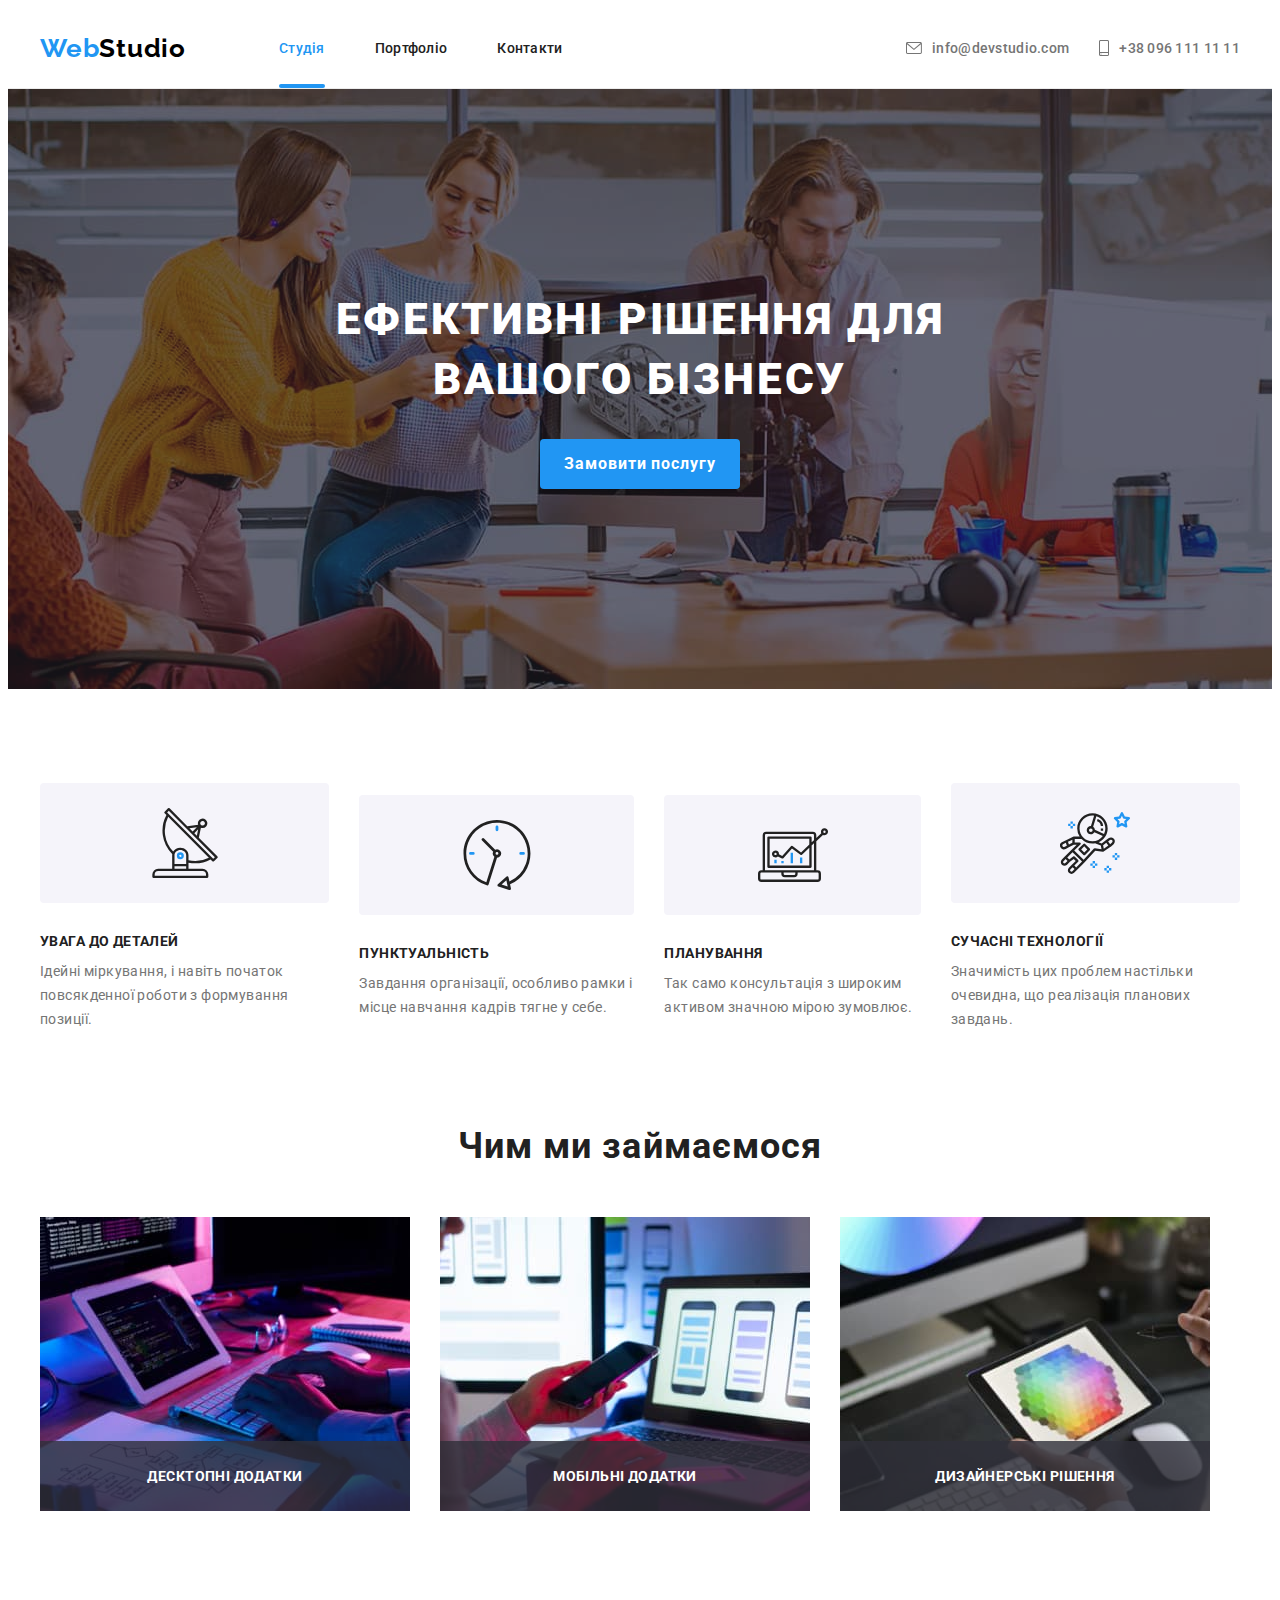
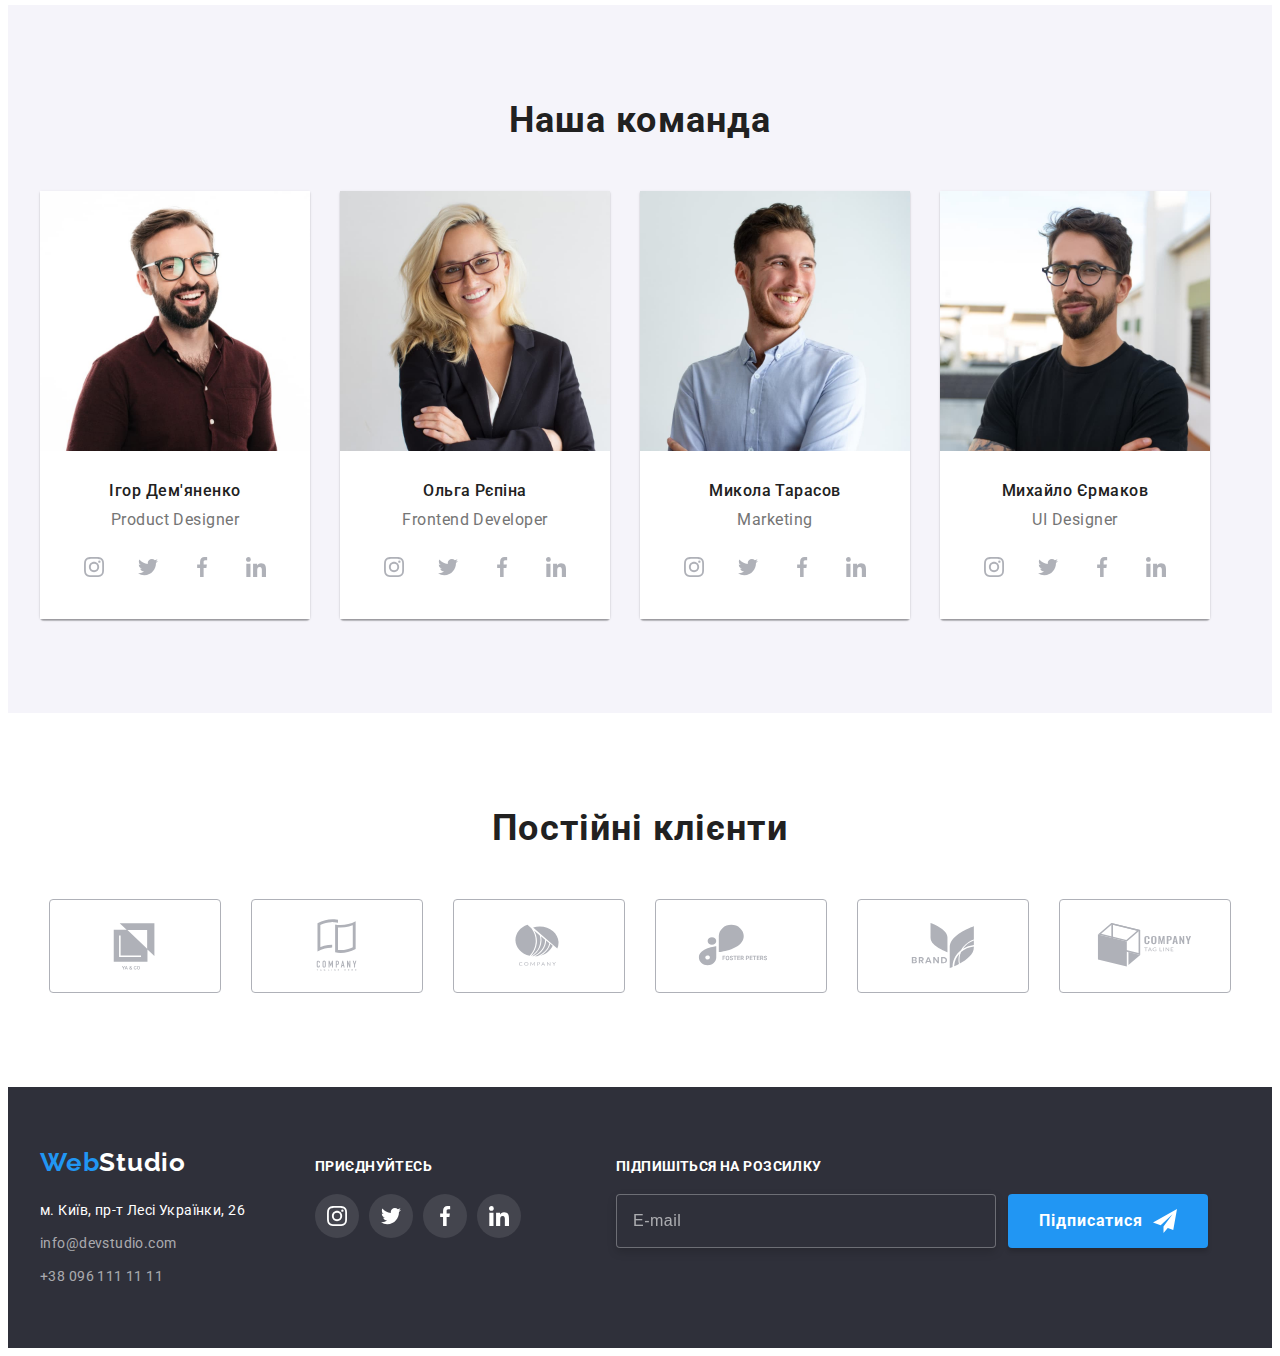
==== index.html @ b5876337 "seventh-commit" ====
<!DOCTYPE html>
<html lang="uk">
  <head>
    <meta charset="UTF-8" />
    <meta http-equiv="X-UA-Compatible" content="IE=edge" />
    <meta name="viewport" content="width=device-width, initial-scale=1.0" />
    <title>Студія</title>
    <!-- fonts -->
    <link rel="preconnect" href="https://fonts.googleapis.com" />
    <link rel="preconnect" href="https://fonts.gstatic.com" crossorigin />
    <link
      href="https://fonts.googleapis.com/css2?family=Raleway:wght@700&family=Roboto:wght@400;500;700;900&display=swap"
      rel="stylesheet"
    />
    <!-- modern-normalize -->
    <link
      rel="stylesheet"
      href="https://cdnjs.cloudflare.com/ajax/libs/modern-normalize/1.1.0/modern-normalize.min.css"
      integrity="sha512-wpPYUAdjBVSE4KJnH1VR1HeZfpl1ub8YT/NKx4PuQ5NmX2tKuGu6U/JRp5y+Y8XG2tV+wKQpNHVUX03MfMFn9Q=="
      crossorigin="anonymous"
      referrerpolicy="no-referrer"
    />
    <!-- styles -->
    <link rel="stylesheet" href="./css/styles.css" />
  </head>

  <!-- page -->
  <body class="page">
    <!-- header -->
    <header class="header">
      <div class="header__container container">
        <a class="header__logo logo" href="" lang="en">
          <span class="header__web">Web</span>Studio
        </a>

        <!-- main-navigation -->
        <nav class="nav">
          <ul class="nav__list list">
            <li class="nav__item">
              <a class="nav__link link nav__link--current" href="./index.html"
                >Студія</a
              >
            </li>
            <li class="nav__item">
              <a class="nav__link link" href="./portfolio.html">Портфоліо</a>
            </li>
            <li class="nav__item">
              <a class="nav__link link" href="">Контакти</a>
            </li>
          </ul>
        </nav>

        <div class="header__group">
          <ul class="header-contacts list">
            <li class="header-contacts__item">
              <a
                class="header-contacts__link link"
                href="mailto:info@devstudio.com"
              >
                <svg class="header-contacts__icon" width="16" height="12">
                  <use href="./image/icons.svg#envelope"></use>
                </svg>
                info@devstudio.com
              </a>
            </li>

            <li class="header-contacts__item">
              <a class="header-contacts__link link" href="tel:+380961111111">
                <svg class="header-contacts__icon" width="10" height="16">
                  <use href="./image/icons.svg#smartphone"></use>
                </svg>
                +38 096 111 11 11
              </a>
            </li>
          </ul>
        </div>
      </div>
    </header>

    <!-- studio page sections-->
    <main>
      <!-- hero-section -->
      <section class="hero">
        <div class="hero__container container ">
          <h1 class="hero__title">Ефективні рішення для вашого бізнесу</h1>
          <button class="hero__btn btn " type="button" data-modal-open>
            Замовити послугу
          </button>
        </div>

        <!-- modal window -->
        <div class="backdrop is-hidden" data-modal>
          <div class="modal">
            <button class="modal__btn" type="button" data-modal-close>
              <svg class="modal-btn__icon" width="18" height="18">
                <use href="./image/icons.svg#modal-btn"></use>
              </svg>
            </button>

            <form class="register-form" name="modal-form">
              <strong class="register-form__name"
                >Залиште свої дані, ми вам передзвонимо</strong
              >

              <div class="register-form__field">
                <label class="register-form__label" for="user-name">Ім'я</label>
                <input
                  class="register-form__input"
                  type="text"
                  name="name"
                  id="user-name"
                />
                <svg class="register-form__icon" width="18" height="18">
                  <use href="./image/icons.svg#user-name-icon"></use>
                </svg>
              </div>

              <div class="register-form__field">
                <label class="register-form__label" for="user-phone">Телефон</label>
                <input
                  class="register-form__input"
                  type="tel"
                  name="tel"
                  id="user-phone"
                />
                <svg class="register-form__icon" width="18" height="18">
                  <use href="./image/icons.svg#user-phone-icon"></use>
                </svg>
              </div>

              <div class="register-form__field">
                <label class="register-form__label" for="user-email">Пошта</label>
                <input
                  class="register-form__input"
                  type="email"
                  name="email"
                  id="user-email"
                />
                <svg class="register-form__icon" width="18" height="18">
                  <use href="./image/icons.svg#user-email-icon"></use>
                </svg>
              </div>

              <div class="register-form__message">
                <label class="register-form__label" for="comment">Коментар</label>
                <textarea
                  class="register-form__input"
                  name="comment"
                  id="comment"
                  cols="30"
                  rows="10"
                  placeholder="Введіть текст"
                ></textarea>
              </div>

              <div class="form-agreement">
                <input
                  class="form-agreement__checkbox visually-hidden"
                  type="checkbox"
                  name="policy"
                  id="policy"
                />

                <div class="form-agreement__icons">
                  <span class="form-agreement__unchecked"></span>
                  <svg class="form-agreement__checked" width="16" height="15">
                    <use href="./image/icons.svg#icon-checked3"></use>
                  </svg>
                </div>

                <label class="form-agreement__label" for="policy"
                  >Погоджуюся з розсилкою та приймаю
                  <a class="form-agreement__link" href=""> Умови договору </a>
                </label>
              </div>

              <button class="btn register-form__btn" type="submit">Відправити</button>
            </form>
          </div>
        </div>
      </section>

      <!-- feature -->
      <section class="feature section ">
        <div class="feature__container container">
          <h2 class="visually-hidden">Особливості</h2>

          <ul class=" feature__list list">

            <li class="feature__item">
              <div class="feature__icon">
                <svg  width="70" height="70">
                  <use href="./image/icons.svg#antenna"></use>
                </svg>
              </div>
              <h3 class="feature__title">УВАГА ДО ДЕТАЛЕЙ</h3>
              <p class="feature__subtitle">
                Ідейні міркування, і навіть початок повсякденної роботи з
                формування позиції.
              </p>
            </li>

            <li class="feature__item">
              <div class="feature__icon">
                <svg  width="70" height="70">
                  <use href="./image/icons.svg#clock"></use>
                </svg>
              </div>
              <h3 class="feature__title">ПУНКТУАЛЬНІСТЬ</h3>
              <p class="feature__subtitle">
                Завдання організації, особливо рамки і місце навчання кадрів
                тягне у себе.
              </p>
            </li>

            <li class="feature__item">
              <div class="feature__icon">
                <svg  width="70" height="70">
                  <use href="./image/icons.svg#diagram"></use>
                </svg>
              </div>
              <h3 class="feature__title">ПЛАНУВАННЯ</h3>
              <p class="feature__subtitle">
                Так само консультація з широким активом значною мірою зумовлює.
              </p>
            </li>

            <li class="feature__item">
              <div class="feature__icon">
                <svg  width="70" height="70">
                  <use href="./image/icons.svg#astronaut"></use>
                </svg>
              </div>
              <h3 class="feature__title">СУЧАСНІ ТЕХНОЛОГІЇ</h3>
              <p class="feature__subtitle">
                Значимість цих проблем настільки очевидна, що реалізація
                планових завдань.
              </p>
            </li>
          </ul>
        </div>
      </section>

      <!-- doings -->
      <section class="section doings">
        <div class="container doings-container">
          <h2 class="doings-title">Чим ми займаємося</h2>
          <ul class="doings-list list">
            <li class="doings-item">
              <img
                src="image/img-01.jpg"
                alt="людиа набирає текст на клавіатурі"
                width="370"
                height="294"
              />
              <div class="doings-overlay">
                <p class="doings-overlay-text">Десктопні додатки</p>
              </div>
            </li>

            <li class="doings-item">
              <img
                src="image/img-02.jpg"
                alt="людина дивиться на екран телефону"
                width="370"
                height="294"
              />
              <div class="doings-overlay">
                <p class="doings-overlay-text">Мобільні додатки</p>
              </div>
            </li>

            <li class="doings-item">
              <img
                src="image/img-03.jpg"
                alt="людиа дивиться на екран планшету"
                width="370"
                height="294"
              />
              <div class="doings-overlay">
                <p class="doings-overlay-text">Дизайнерські рішення</p>
              </div>
            </li>
          </ul>
        </div>
      </section>

      <!-- team -->
      <section class="section team">
        <h2 class="team-title">Наша команда</h2>

        <div class="container team-container">
          <ul class="team-list list">
            <li class="team-content">
              <img
                src="image/img-1.jpg"
                alt="фото дизайнера Ігора Дем'яненка"
                width="270"
                height="260"
              />
              <div class="team-card">
                <h3 class="team-list-title">Ігор Дем'яненко</h3>
                <p class="team-list-subtitle" lang="en">Product Designer</p>

                <!-- social-links -->
                <ul class="socials list">
                  <li class="socials-item">
                    <a
                      class="socials-link link"
                      href="https://instagram.com"
                      aria-label="Instagram"
                      target="_blank"
                      rel="noopener noreferrer"
                    >
                      <svg class="socials-icon" width="20" height="20">
                        <use href="./image/icons.svg#instagram"></use>
                      </svg>
                    </a>
                  </li>

                  <li class="socials-item">
                    <a
                      class="socials-link link"
                      href="https://twitter.com"
                      aria-label="Twitter"
                      target="_blank"
                      rel="noopener noreferrer"
                    >
                      <svg class="socials-icon" width="20" height="20">
                        <use href="./image/icons.svg#twitter"></use>
                      </svg>
                    </a>
                  </li>
                  <li class="socials-item">
                    <a
                      class="socials-link link"
                      href="https://facebook.com"
                      aria-label="Facebook"
                      target="_blank"
                      rel="noopener noreferrer"
                    >
                      <svg class="socials-icon" width="20" height="20">
                        <use href="./image/icons.svg#facebook"></use>
                      </svg>
                    </a>
                  </li>
                  <li class="socials-item">
                    <a
                      class="socials-link link"
                      href="https://linkedin.com"
                      aria-label="Linkedin"
                      target="_blank"
                      rel="noopener noreferrer"
                    >
                      <svg class="socials-icon" width="20" height="20">
                        <use href="./image/icons.svg#linkedin"></use>
                      </svg>
                    </a>
                  </li>
                </ul>
              </div>
            </li>

            <li class="team-content">
              <img
                src="image/img-2.jpg"
                alt="фото дизайнера Ольги Репіної"
                width="270"
                height="260"
              />
              <div class="team-card">
                <h3 class="team-list-title">Ольга Рєпіна</h3>
                <p class="team-list-subtitle" lang="en">Frontend Developer</p>

                <ul class="socials list">
                  <li class="socials-item">
                    <a
                      class="socials-link link"
                      href="https://instagram.com"
                      aria-label="Instagram"
                      target="_blank"
                      rel="noopener noreferrer"
                    >
                      <svg class="socials-icon" width="20" height="20">
                        <use href="./image/icons.svg#instagram"></use>
                      </svg>
                    </a>
                  </li>

                  <li class="socials-item">
                    <a
                      class="socials-link link"
                      href="https://twitter.com"
                      aria-label="Twitter"
                      target="_blank"
                      rel="noopener noreferrer"
                    >
                      <svg class="socials-icon" width="20" height="20">
                        <use href="./image/icons.svg#twitter"></use>
                      </svg>
                    </a>
                  </li>
                  <li class="socials-item">
                    <a
                      class="socials-link link"
                      href="https://facebook.com"
                      aria-label="Facebook"
                      target="_blank"
                      rel="noopener noreferrer"
                    >
                      <svg class="socials-icon" width="20" height="20">
                        <use href="./image/icons.svg#facebook"></use>
                      </svg>
                    </a>
                  </li>
                  <li class="socials-item">
                    <a
                      class="socials-link link"
                      href="https://linkedin.com"
                      aria-label="Linkedin"
                      target="_blank"
                      rel="noopener noreferrer"
                    >
                      <svg class="socials-icon" width="20" height="20">
                        <use href="./image/icons.svg#linkedin"></use>
                      </svg>
                    </a>
                  </li>
                </ul>
              </div>
            </li>

            <li class="team-content">
              <img
                src="image/img-3.jpg"
                alt="фото дизайнера Миколи Тарасова"
                width="270"
                height="260"
              />
              <div class="team-card">
                <h3 class="team-list-title">Микола Тарасов</h3>
                <p class="team-list-subtitle" lang="en">Marketing</p>
                <ul class="socials list">
                  <li class="socials-item">
                    <a
                      class="socials-link link"
                      href="https://instagram.com"
                      aria-label="Instagram"
                      target="_blank"
                      rel="noopener noreferrer"
                    >
                      <svg class="socials-icon" width="20" height="20">
                        <use href="./image/icons.svg#instagram"></use>
                      </svg>
                    </a>
                  </li>

                  <li class="socials-item">
                    <a
                      class="socials-link link"
                      href="https://twitter.com"
                      aria-label="Twitter"
                      target="_blank"
                      rel="noopener noreferrer"
                    >
                      <svg class="socials-icon" width="20" height="20">
                        <use href="./image/icons.svg#twitter"></use>
                      </svg>
                    </a>
                  </li>
                  <li class="socials-item">
                    <a
                      class="socials-link link"
                      href="https://facebook.com"
                      aria-label="Facebook"
                      target="_blank"
                      rel="noopener noreferrer"
                    >
                      <svg class="socials-icon" width="20" height="20">
                        <use href="./image/icons.svg#facebook"></use>
                      </svg>
                    </a>
                  </li>
                  <li class="socials-item">
                    <a
                      class="socials-link link"
                      href="https://linkedin.com"
                      aria-label="Linkedin"
                      target="_blank"
                      rel="noopener noreferrer"
                    >
                      <svg class="socials-icon" width="20" height="20">
                        <use href="./image/icons.svg#linkedin"></use>
                      </svg>
                    </a>
                  </li>
                </ul>
              </div>
            </li>

            <li class="team-content">
              <img
                src="image/img-4.jpg"
                alt="фото дизайнера Михайла Єрмакова"
                width="270"
                height="260"
              />
              <div class="team-card">
                <h3 class="team-list-title">Михайло Єрмаков</h3>
                <p class="team-list-subtitle" lang="en">UI Designer</p>
                <ul class="socials list">
                  <li class="socials-item">
                    <a
                      class="socials-link link"
                      href="https://instagram.com"
                      aria-label="Instagram"
                      target="_blank"
                      rel="noopener noreferrer"
                    >
                      <svg class="socials-icon" width="20" height="20">
                        <use href="./image/icons.svg#instagram"></use>
                      </svg>
                    </a>
                  </li>

                  <li class="socials-item">
                    <a
                      class="socials-link link"
                      href="https://twitter.com"
                      aria-label="Twitter"
                      target="_blank"
                      rel="noopener noreferrer"
                    >
                      <svg class="socials-icon" width="20" height="20">
                        <use href="./image/icons.svg#twitter"></use>
                      </svg>
                    </a>
                  </li>
                  <li class="socials-item">
                    <a
                      class="socials-link link"
                      href="https://facebook.com"
                      aria-label="Facebook"
                      target="_blank"
                      rel="noopener noreferrer"
                    >
                      <svg class="socials-icon" width="20" height="20">
                        <use href="./image/icons.svg#facebook"></use>
                      </svg>
                    </a>
                  </li>
                  <li class="socials-item">
                    <a
                      class="socials-link link"
                      href="https://linkedin.com"
                      aria-label="Linkedin"
                      target="_blank"
                      rel="noopener noreferrer"
                    >
                      <svg class="socials-icon" width="20" height="20">
                        <use href="./image/icons.svg#linkedin"></use>
                      </svg>
                    </a>
                  </li>
                </ul>
              </div>
            </li>
          </ul>
        </div>
      </section>

      <!-- clients section -->
      <section class="section clients">
        <h2 class="clients-title">Постійні клієнти</h2>
        <div class="container clients-container">
          <ul class="clients-list list">
            <li class="clients-item">
              <a
                class="clients-link link"
                href=""
                aria-label=""
                target="_blank"
                rel="noopener noreferrer"
              >
                <svg class="clients-icon" width="106" height="60">
                  <use href="./image/icons.svg#logo-1"></use>
                </svg>
              </a>
            </li>
            <li class="clients-item">
              <a
                class="clients-link link"
                href=""
                aria-label=""
                target="_blank"
                rel="noopener noreferrer"
              >
                <svg class="clients-icon" width="106" height="60">
                  <use href="./image/icons.svg#logo-2"></use>
                </svg>
              </a>
            </li>
            <li class="clients-item">
              <a
                class="clients-link link"
                href=""
                aria-label=""
                target="_blank"
                rel="noopener noreferrer"
              >
                <svg class="clients-icon" width="106" height="60">
                  <use href="./image/icons.svg#logo-3"></use>
                </svg>
              </a>
            </li>
            <li class="clients-item">
              <a
                class="clients-link link"
                href=""
                aria-label=""
                target="_blank"
                rel="noopener noreferrer"
              >
                <svg class="clients-icon" width="106" height="60">
                  <use href="./image/icons.svg#logo-4"></use>
                </svg>
              </a>
            </li>
            <li class="clients-item">
              <a
                class="clients-link link"
                href=""
                aria-label=""
                target="_blank"
                rel="noopener noreferrer"
              >
                <svg class="clients-icon" width="106" height="60">
                  <use href="./image/icons.svg#logo-5"></use>
                </svg>
              </a>
            </li>
            <li class="clients-item">
              <a
                class="clients-link link"
                href=""
                aria-label=""
                target="_blank"
                rel="noopener noreferrer"
              >
                <svg class="clients-icon" width="106" height="60">
                  <use href="./image/icons.svg#logo-6"></use>
                </svg>
              </a>
            </li>
          </ul>
        </div>
      </section>
    </main>

    <!-- footer -->
    <footer class="footer">
      <div class="container footer-container">
        <div class="footer-addres-section">
          <a class="logo footer__logo" href="" lang="en">
            <span class="footer__web">Web</span>Studio
          </a>
          <address class="addres">
            <p class="addres-text">м. Київ, пр-т Лесі Українки, 26</p>
            <ul class="list">
              <li class="footer-mail">
                <a class="footer-contacts link" href="mailto:info@devstudio.com"
                  >info@devstudio.com</a
                >
              </li>
              <li>
                <a class="footer-contacts link" href="tel:+380961111111"
                  >+38 096 111 11 11</a
                >
              </li>
            </ul>
          </address>
        </div>

        <div class="footer-socials-section">
          <p class="footer-title">приєднуйтесь</p>
          <ul class="footer-socials list">
            <li class="footer-socials-item">
              <a
                class="footer-socials-link link"
                href="https://instagram.com"
                aria-label="Instagram"
                target="_blank"
                rel="noopener noreferrer"
              >
                <svg class="footer-socials-icon" width="20" height="20">
                  <use href="./image/icons.svg#instagram"></use>
                </svg>
              </a>
            </li>

            <li class="footer-socials-item">
              <a
                class="footer-socials-link link"
                href="https://twitter.com"
                aria-label="Twitter"
                target="_blank"
                rel="noopener noreferrer"
              >
                <svg class="footer-socials-icon" width="20" height="20">
                  <use href="./image/icons.svg#twitter"></use>
                </svg>
              </a>
            </li>

            <li class="footer-socials-item">
              <a
                class="footer-socials-link link"
                href="https://facebook.com"
                aria-label="Facebook"
                target="_blank"
                rel="noopener noreferrer"
              >
                <svg class="footer-socials-icon" width="20" height="20">
                  <use href="./image/icons.svg#facebook"></use>
                </svg>
              </a>
            </li>

            <li class="footer-socials-item">
              <a
                class="footer-socials-link link"
                href="https://linkedin.com"
                aria-label="Linkedin"
                target="_blank"
                rel="noopener noreferrer"
              >
                <svg class="footer-socials-icon" width="20" height="20">
                  <use href="./image/icons.svg#linkedin"></use>
                </svg>
              </a>
            </li>
          </ul>
        </div>

        <div class="footer-mailing">
          <p class="footer-title">Підпишіться на розсилку</p>

          <form class="footer-form">
            <div class="footer-form-item">
              <input
                class="footer-form-field"
                type="email"
                name="email"
                id="footer-email"
                placeholder="E-mail"
              />
              <label class="footer-form-email" for="footer-email"></label>
            </div>

            <button class="btn footer-form__btn" type="submit">
              Підписатися
              <svg class="icon-send" width="24" height="24">
                <use href="./image/icons.svg#icon-send"></use>
              </svg>
            </button>
          </form>
        </div>
      </div>
    </footer>
    <script src="./modal.js"></script>
  </body>
</html>
---- css/styles.css ----
:root {
  /* fonts */
  --main-font: Roboto, sans-serif;
  --secondary-font: Raleway, sans-serif;

  /* text colors*/
  --main-text-color: #757575;
  --title-text-color: #212121;
  --accent-text-color: #2196f3;
  --light-text-color: #ffffff;
  --black-text-color: #000000;

  /* background colors */
  --background-color: #f5f5f5;
  --secondary-background-color: #f5f4fa;
  --accent-background-color: #2196f3;
  --dark-fill-color: #2f303a;
  --light-fill-color: #ffffff;
  --light-border-color: #eeeeee;
  --img-background-color: #c4c4c4;
  --icon-light-color: #afb1b8;
  --icon-grey-color: #757575;
  --icon-white-color: #ffffff;

  /* animation */
  --anim-hover: 250ms cubic-bezier(0.4, 0, 0.2, 1);
}

/* base styles */
.page {
  font-family: var(--main-font);
  background-color: var(--main-background-color);
  color: var(--main-text-color);
}

/* reset */
h1,
h2,
h3,
p {
  margin: 0;
}

img {
  display: block;
  max-width: 100%;
  height: auto;
}
.link {
  text-decoration: none;
  color: currentColor;
}

.list {
  list-style: none;
  margin: 0;
  padding: 0;
}
.container {
  width: 1200px;
  margin-left: auto;
  margin-right: auto;
  padding-right: 15px;
  padding-left: 15px;
}

.logo {
  display: block;
  font-family: var(--secondary-font);
  font-weight: 700;
  font-size: 26px;
  line-height: calc(31 / 26);
  letter-spacing: 0.03em;
  text-decoration: none;
}

.btn {
  width: 200px;
  min-height: 50px;
  padding-top: 10px;
  padding-bottom: 10px;
  margin-right: auto;
  margin-left: auto;
  font-family: inherit;
  font-weight: 700;
  font-size: 16px;
  line-height: calc(30 / 16);
  letter-spacing: 0.06em;
  text-align: center;
  color: var(--light-text-color);
  background-color: var(--accent-background-color);
  cursor: pointer;
  box-shadow: 0px 4px 4px rgba(0, 0, 0, 0.15);
  border: none;
  border-radius: 4px;
}

.visually-hidden {
  position: absolute;
  width: 1px;
  height: 1px;
  margin: -1px;
  border: 0;
  padding: 0;
  white-space: nowrap;
  clip-path: inset(100%);
  clip: rect(0 0 0 0);
  overflow: hidden;
}

/* header styles */

.header {
  background-color: var(--light-fill-color);
  border-bottom: 1px solid #ececec;
}

.header__container {
  display: flex;
  align-items: center;
}

.header__logo {
  margin-right: 93px;
  color: var(--black-text-color);
}

.header__web {
  color: var(--accent-text-color);
}

/* navigation */

.nav {
  display: flex;
  align-items: center;
}

.nav__list {
  display: flex;
  align-items: center;
  justify-content: center;
  gap: 50px;
}

.nav__link {
  display: block;
  padding-top: 32px;
  padding-bottom: 32px;
  font-weight: 500;
  font-size: 14px;
  line-height: calc(16 / 14);
  letter-spacing: 0.02em;
  color: var(--title-text-color);
  transition: color var(--anim-hover);
}

.nav__link--current {
  color: var(--accent-text-color);
  position: relative;
}

.nav__link--current::after {
  content: "";
  position: absolute;
  display: block;
  width: 100%;
  height: 4px;
  left: 0;
  bottom: 0;
  background-color: var(--accent-background-color);
  border-radius: 2px;
}

.nav__link:hover,
.nav__link:hover{
  color: var(--accent-text-color);
}

/* header-contacts */
.header__group {
  margin-left: auto;
}

.header-contacts {
  gap: 30px;
  display: flex;
  align-items: center;
  justify-content: center;
  font-weight: 500;
  font-size: 14px;
  line-height: calc(16 / 14);
  letter-spacing: 0.02em;
  color: var(--title-text-color);
}

.header-contacts__item {
  color: var(--main-text-color);
}

.header-contacts__link {
  display: flex;
  align-items: center;
  padding-top: 32px;
  padding-bottom: 32px;
  transition: color var(--anim-hover);
}

.header-contacts__link:hover,
.header-contacts__link:focus {
  color: var(--accent-text-color);
}

.header-contacts__icon {
  margin-right: 10px;
  fill: var(--icon-grey-color);
  transition: fill var(--anim-hover);
}

.header-contacts__link:hover .header-contacts__icon,
.header-contacts__link:focus .header-contacts__icon {
  fill: var(--accent-background-color);
}

/* Studio page styles */
/*  hero section styles */
.hero {
  max-width: 1600px;
  margin-right: auto;
  margin-left: auto;
  background-color: var(--img-background-color);
  background-image: url(../image/hero-bg-overlay-1.webp),
    url(../image/hero-bg.jpg);
  background-position: center;
  background-repeat: no-repeat;
  background-size: cover;
}

.hero__container {
  padding-top: 200px;
  padding-bottom: 200px;
}
.hero__title {
  width: 696px;
  margin-right: auto;
  margin-left: auto;
  margin-bottom: 30px;
  font-weight: 900;
  font-size: 44px;
  line-height: calc(60 / 44);
  text-align: center;
  letter-spacing: 0.06em;
  text-transform: uppercase;
  color: var(--light-text-color);
}

.hero__btn {
  display: flex;
  align-items: center;
  justify-content: center;
}



/* modal window */

.backdrop {
  position: fixed;
  top: 0;
  left: 0;
  z-index: 1000;
  width: 100%;
  height: 100%;
  background-color: rgba(0, 0, 0, 0.2);
  transition: opacity var(--anim-hover), visibility var(--anim-hover);
}

.backdrop.is-hidden {
  opacity: 0;
  pointer-events: none;
  visibility: hidden;
}

.modal {
  position: absolute;
  min-width: 530px;
  min-height: 580px;
  top: 50%;
  left: 50%;
  transform: translate(-50%, -50%);
  background-color: var(--light-fill-color);
  border: none;
  border-radius: 4px;
  box-shadow: 0px 1px 3px rgba(0, 0, 0, 0.12), 0px 1px 1px rgba(0, 0, 0, 0.14),
    0px 2px 1px rgba(0, 0, 0, 0.2);
}

.modal__btn {
  position: absolute;
  display: flex;
  align-items: center;
  justify-content: center;
  cursor: pointer;
  width: 30px;
  height: 30px;
  top: 8px;
  right: 8px;
  padding: 0;
  border-radius: 50%;
  background-color: var(--light-fill-color);
  border: 1px solid rgba(0, 0, 0, 0.1);
}

.modal__btn:hover,
.modal__btn:focus {
  fill: var(--accent-background-color);
}

/* modal-window-form */
.register-form {
  padding-left: 41px;
  padding-right: 39px;
  padding-top: 40px;
  padding-bottom: 40px;
}

.register-form__name {
  display: block;
  margin-bottom: 12px;
  font-weight: 700;
  font-size: 20px;
  line-height: calc(23 / 20);
  text-align: center;
  letter-spacing: 0.03em;
  color: var(--title-text-color);
}

.register-form__field {
  position: relative;
  display: flex;
  flex-direction: column;
  margin-bottom: 10px;
}

.register-form__input {
  width: 450px;
  height: 40px;
  padding-left: 42px;
  background: var(--light-fill-color);
  border: 1px solid rgba(33, 33, 33, 0.2);
  border-radius: 4px;
  transition: fill var(--anim-hover);
}

.register-form__input:focus {
  border-color: var(--accent-background-color);
  outline: var(--accent-background-color);
  transition: border-color var(--anim-hover);
}

.register-form__label {
  display: block;
  margin-bottom: 4px;
  font-size: 12px;
  line-height: calc(14 / 12);
  letter-spacing: 0.01em;
  color: var(--main-text-color);
}

.register-form__icon {
  position: absolute;
  top: 11px;
  left: 12px;
  transform: translateY(100%);
}

.register-form__input:focus + .register-form__icon {
  fill: var(--accent-background-color);
  transition: border-color var(--anim-hover);
}

.register-form__field {
  position: relative;
  display: flex;
  flex-direction: column;
  margin-bottom: 10px;
}

.register-form__message {
  position: relative;
  display: flex;
  flex-direction: column;
  margin-bottom: 20px;
}

.register-form__message textarea {
  resize: none;
  min-height: 120px;
  padding-top: 12px;
  padding-bottom: 12px;
  padding-left: 16px;
  padding-right: 16px;
}

.register-form__message textarea::placeholder {
  color: rgba(117, 117, 117, 0.5);
  font-size: 12px;
  line-height: calc(14 / 12);
  letter-spacing: 0.01em;
}

.form-agreement {
  display: flex;
  align-items: center;
  justify-content: center;
  gap: 7px;
  margin-bottom: 30px;
}

.register-form__agreement-label {
  font-size: 14px;
  line-height: calc(24 / 14);
  letter-spacing: 0.03em;
  color: var(--main-text-color);
  user-select: none;
}

.form-agreement__link {
  color: var(--accent-text-color);
  text-decoration: underline;
}

.form-agreement__icons {
  position: relative;
  display: flex;
  align-items: center;
  justify-content: center;
}
.form-agreement__unchecked {
  opacity: 1;
  width: 16px;
  height: 15px;
  border: 2px solid #212121;
  background-color: #ffffff;
  /* box-shadow: 0px 1px 3px rgba(0, 0, 0, 0.12), 0px 1px 1px rgba(0, 0, 0, 0.14), 0px 2px 1px rgba(0, 0, 0, 0.2); */
  border-radius: 2px;
  transition: opacity var(--anim-hover);
}

.form-agreement__checked {
  position: absolute;
  top: 0;
  left: 0;
  opacity: 0;
  background-color: #2196f3;
  border-radius: 2px;
  transition: opacity var(--anim-hover);
}

.form-agreement__checkbox:checked + .form-agreement__icons .form-agreement__checked {
  opacity: 1;
}

.form-agreement__checkbox:checked + .form-agreement__icons .form-agreement__unchecked {
  opacity: 0;
}

.register-form__btn {
  display: block;
}




/* section feature styles */

.section {
  padding-top: 94px;
  padding-bottom: 94px;
}

.feature__list {
  display: flex;
  align-items: center;
  justify-content: center;
  gap: 30px;
}

.feature__icon {
  height: 120px;
  margin-bottom: 30px;
  background-color: var(--secondary-background-color);
  border-radius: 4px;
  display: flex;
  align-items: center;
  justify-content: center;
}

.feature__title {
  margin-bottom: 10px;
  font-size: 14px;
  line-height: calc(16 / 14);
  letter-spacing: 0.03em;
  text-transform: uppercase;
  color: var(--title-text-color);
}

.feature__subtitle {
  font-size: 14px;
  line-height: calc(24 / 14);
  letter-spacing: 0.03em;
}



/* .feature__list > .feature-item:not(:last-child) {
  margin-right: 30px;
} */



/* doings section styles */

.doings {
  padding-top: 0;
}
.doings-title {
  margin-bottom: 50px;
  font-size: 36px;
  line-height: calc(42 / 36);
  text-align: center;
  letter-spacing: 0.03em;
  color: var(--title-text-color);
}

.doings-list {
  display: flex;
}

.doings-list > .doings-item:not(:last-child) {
  margin-right: 30px;
}

.doings-item {
  position: relative;
}
.doings-overlay {
  position: absolute;
  right: 0;
  bottom: 0;
  width: 100%;
  height: 70px;
  display: flex;
  align-items: center;
  justify-content: center;
  background-color: rgba(47, 48, 58, 0.8);
}

.doings-overlay-text {
  font-weight: 700;
  font-size: 14px;
  line-height: calc(16 / 14);
  text-align: center;
  letter-spacing: 0.03em;
  text-transform: uppercase;
  color: var(--light-text-color);
}

/* team section styles */

.team {
  background-color: var(--secondary-background-color);
}

.team-list {
  display: flex;
  gap: 30px;
}

.team-content {
  box-shadow: 0px 1px 3px rgba(0, 0, 0, 0.12), 0px 1px 1px rgba(0, 0, 0, 0.14),
    0px 2px 1px rgba(0, 0, 0, 0.2);
  border-radius: 0px 0px 4px 4px;
}

.team-title {
  margin-bottom: 50px;
  font-weight: 700;
  font-size: 36px;
  line-height: 42px;
  text-align: center;
  letter-spacing: 0.03em;
  color: var(--title-text-color);
}

.team-card {
  max-width: 270px;
  padding-top: 30px;
  padding-bottom: 30px;
  background-color: var(--light-fill-color);
}
.team-list-title {
  margin-bottom: 10px;
  font-weight: 500;
  font-size: 16px;
  text-align: center;
  line-height: calc(19 / 16);
  letter-spacing: 0.03em;
  color: var(--title-text-color);
}

.team-list-subtitle {
  margin-bottom: 16px;
  font-size: 16px;
  line-height: 19px;
  text-align: center;
  letter-spacing: 0.03em;
  color: var(--main-text-color);
}

/* social-links */

.socials {
  display: flex;
  gap: 10px;
  justify-content: center;
}

.socials-link {
  display: flex;
  width: 44px;
  height: 44px;
  align-items: center;
  justify-content: center;
  background-color: var(--light-fill-color);
  border-radius: 50%;
  transition: fill var(--anim-hover), background-color var(--anim-hover);
}

.socials-icon {
  fill: var(--icon-light-color);
}

.socials-link:hover,
.socials-link:focus {
  background-color: var(--accent-background-color);
}
.socials-link:hover .socials-icon,
.socials-link:focus .socials-icon {
  fill: var(--light-fill-color);
}

/* clients section styles */

.clients-title {
  margin-bottom: 50px;
  font-weight: 700;
  font-size: 36px;
  line-height: 42px;
  text-align: center;
  letter-spacing: 0.03em;
  color: var(--title-text-color);
}

.clients-list {
  display: flex;
  gap: 30px;
  justify-content: center;
}

.clients-link {
  display: flex;
  width: 170px;
  height: 92px;
  align-items: center;
  justify-content: center;
  background-color: var(--light-fill-color);
  border: 1px solid var(--icon-light-color);
  border-radius: 4px;
  transition: border-color var(--anim-hover);
}

.clients-icon {
  fill: var(--icon-light-color);
  transition: fill var(--anim-hover);
}

.clients-link:hover,
.clients-link:focus {
  border-color: var(--accent-background-color);
}

.clients-link:hover .clients-icon,
.clients-link:focus .clients-icon {
  fill: var(--accent-background-color);
}
/* Portfolio page styles */

/* buttons style */
.button-container {
  padding-bottom: 50px;
}
.button-list {
  display: flex;
  justify-content: center;
  margin-bottom: 50px;
}

.button-list .portfolio-button:not(:last-child) {
  margin-right: 8px;
}

.button-list .button {
  padding-top: 6px;
  padding-bottom: 6px;
  padding-right: 22px;
  padding-left: 22px;
  border: 0;
  font-family: inherit;
  font-weight: 500;
  font-size: 16px;
  line-height: calc(26 / 16);
  letter-spacing: 0.03em;
  text-align: center;
  color: var(--title-text-color);
  background-color: var(--secondary-background-color);
  cursor: pointer;
  border-radius: 4px;
  transition: color var(--anim-hover), background-color var(--anim-hover),
    box-shadow var(--anim-hover);
}

.list .button:hover,
.list .button:focus {
  background-color: var(--accent-background-color);
  color: var(--light-text-color);
  box-shadow: 0px 4px 4px rgba(0, 0, 0, 0.25);
}

/* project-cards style */

.projects-list {
  display: flex;
  gap: 30px;
  flex-wrap: wrap;
}

.projests-title {
  margin-bottom: 4px;
  font-size: 18px;
  line-height: calc(36 / 18);
  letter-spacing: 0.06em;
  color: var(--title-text-color);
}

.projects-subtitle {
  font-weight: 400;
  font-size: 16px;
  line-height: calc(30 / 16);
  letter-spacing: 0.03em;
  color: var(--main-text-color);
}
.projects-text {
  padding-top: 20px;
  padding-bottom: 20px;
  padding-right: 24px;
  padding-left: 24px;
  border-right: 1px solid #eeeeee;
  border-bottom: 1px solid #eeeeee;
  border-left: 1px solid #eeeeee;
}

.projects-card {
  display: block;
  text-decoration: none;
  transition: box-shadow var(--anim-hover);
}

.projects-card:hover,
.projects-card:focus {
  box-shadow: 0px 1px 1px rgba(0, 0, 0, 0.12), 0px 4px 4px rgba(0, 0, 0, 0.06),
    1px 4px 6px rgba(0, 0, 0, 0.16);
}

.card-description {
  position: relative;
  overflow: hidden;
}

.card-overlay {
  position: absolute;
  top: 0;
  left: 0;
  transform: translateY(100%);
  display: flex;
  align-items: center;
  justify-content: center;
  width: 100%;
  height: 100%;
  padding-top: 63px;
  padding-bottom: 63px;
  padding-left: 24px;
  padding-right: 24px;
  background-color: rgba(33, 150, 243, 0.9);
  transition: transform var(--anim-hover);
}

.projects-item:hover .card-overlay {
  transform: translateY(0);
}

.card-overlay-text {
  font-size: 18px;
  line-height: calc(28 / 18);
  letter-spacing: 0.03em;
  color: var(--light-text-color);
}

/* footer styles */

.footer-container {
  display: flex;
  align-items: baseline;
}

.footer {
  padding-top: 60px;
  padding-bottom: 60px;
  background-color: var(--dark-fill-color);
}

.footer-socials-section {
  margin-left: 70px;
}

.footer__logo {
  margin-bottom: 20px;
  color: var(--light-fill-color);
}

.footer__web {
  color: var(--accent-text-color);
}

.addres {
  font-size: 14px;
  line-height: calc(24 / 14);
  letter-spacing: 0.03em;
  font-style: normal;
}
.addres-text {
  color: var(--light-text-color);
  padding-bottom: 9px;
}

.footer-contacts {
  display: block;
  color: rgba(255, 255, 255, 0.6);
  transition: color var(--anim-hover);
}

.footer-mail {
  margin-bottom: 9px;
}

.addres .link:hover,
.addres .link:focus {
  color: var(--accent-text-color);
}

.footer-title {
  margin-bottom: 20px;
  font-weight: 700;
  font-size: 14px;
  line-height: calc(16 / 14);
  letter-spacing: 0.03em;
  text-transform: uppercase;
  color: var(--light-text-color);
}

.footer-socials {
  display: flex;
  gap: 10px;
}

.footer-socials-link {
  display: flex;
  width: 44px;
  height: 44px;
  align-items: center;
  justify-content: center;
  background-color: rgba(255, 255, 255, 0.1);
  border-radius: 50%;
  transition: background-color var(--anim-hover);
}

.footer-socials-icon {
  fill: var(--light-fill-color);
}

.footer-socials-link:hover,
.footer-socials-link:focus {
  background-color: var(--accent-background-color);
}

.footer-form {
  display: flex;
  gap: 12px;
}

.footer-mailing {
  margin-left: 95px;
  margin-right: auto;
}

.footer-form-field {
  width: 360px;
  min-height: 50px;
  border: 1px solid rgba(255, 255, 255, 0.3);
  filter: drop-shadow(0px 4px 4px rgba(0, 0, 0, 0.15));
  border-radius: 4px;
  background-color: var(--dark-fill-color);
  padding-left: 16px;
  color: var(--light-text-color);
}

.footer-form-field::placeholder {
  font-size: 16px;
  line-height: calc(20 / 16);
  letter-spacing: 0.03em;
  color: rgba(255, 255, 255, 0.6);
}

.footer-form__btn {
  display: flex;
  align-items: center;
  justify-content: center;
}

.icon-send {
  fill: var(--icon-white-color);
  margin-left: 10px;
}
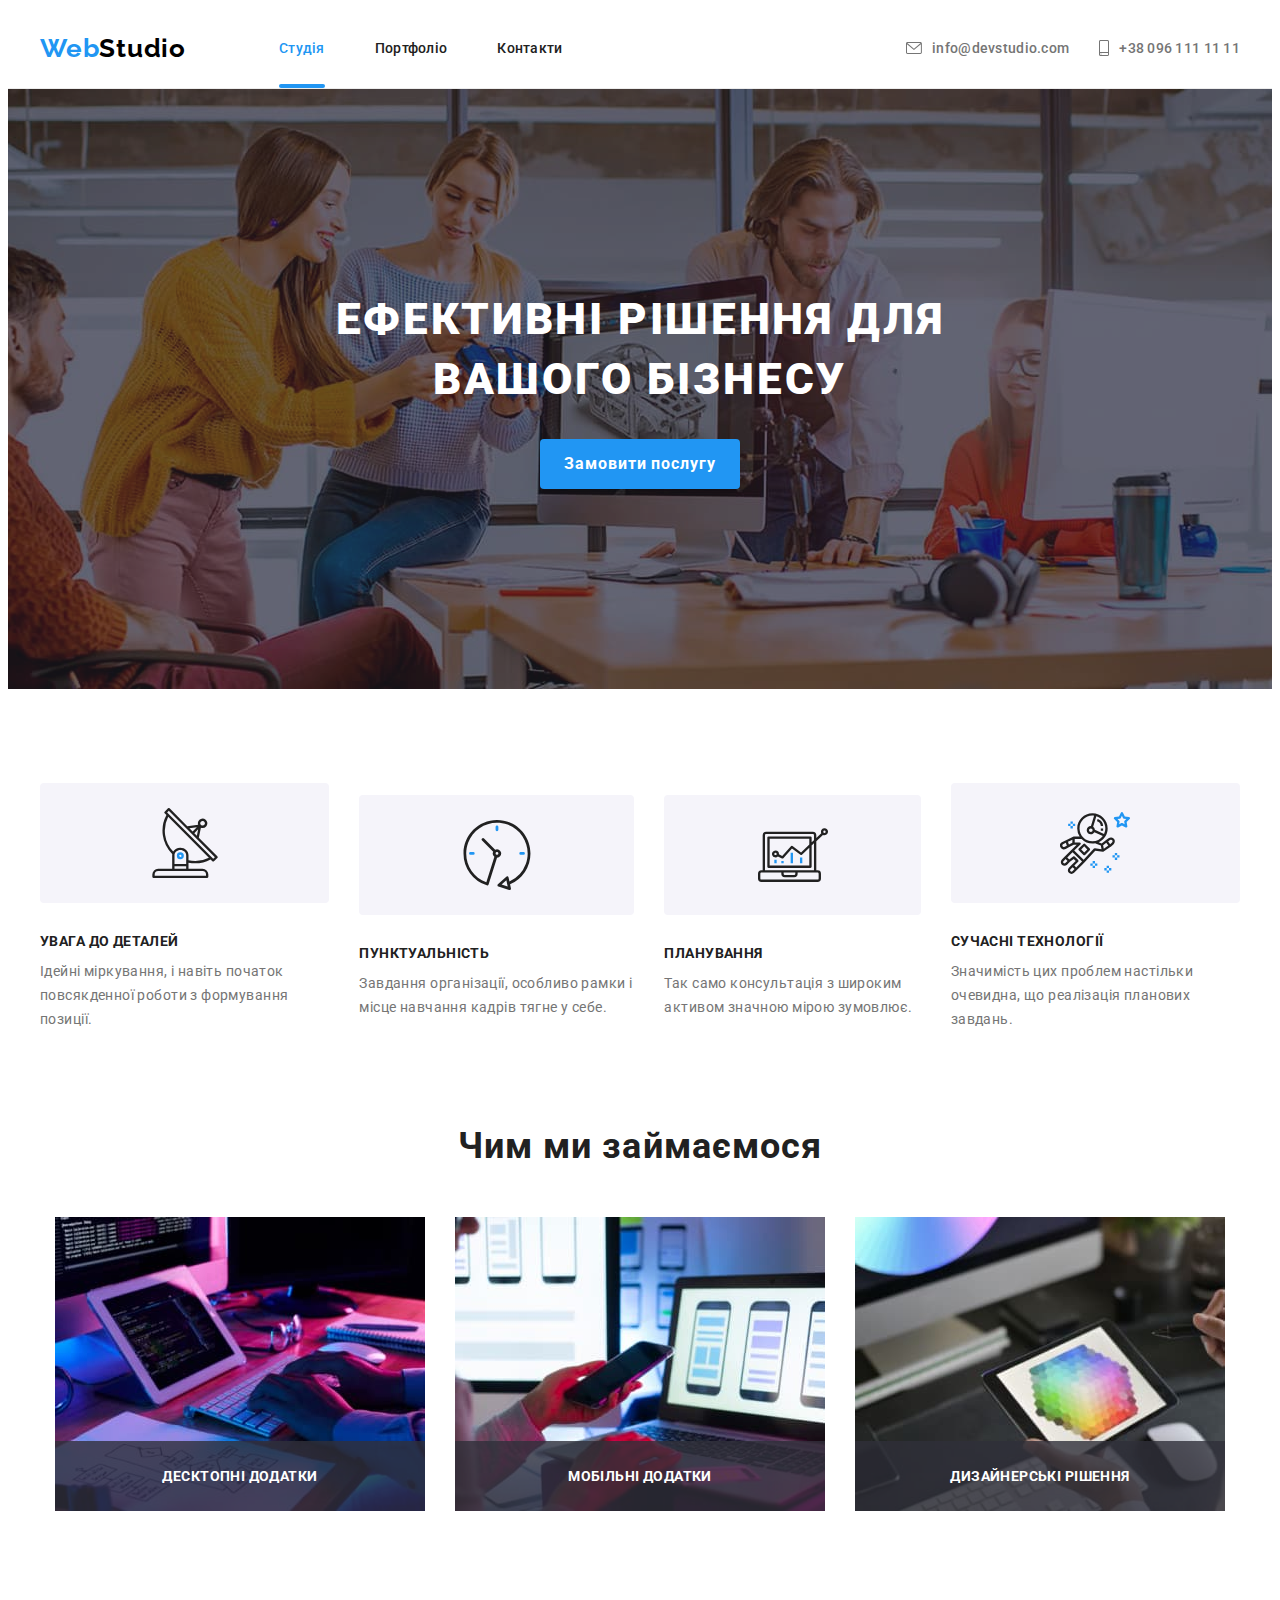
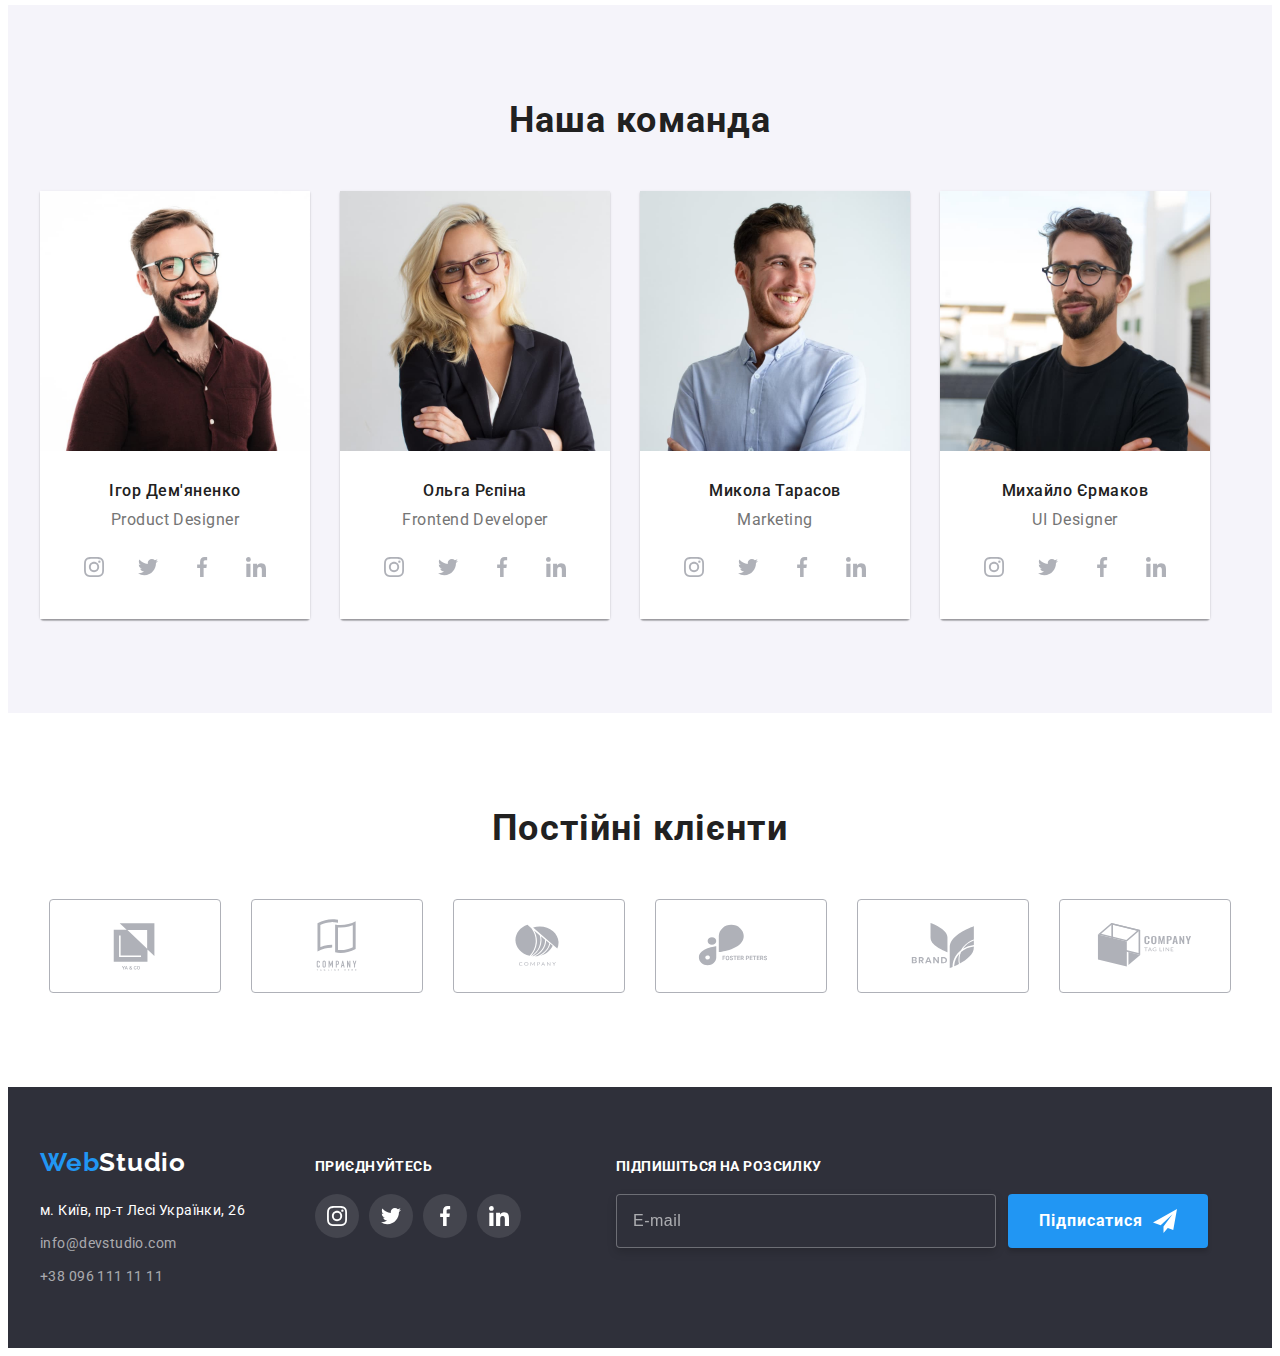
==== commit e59c2e03: "eight-commit" ====
--- a/index.html
+++ b/index.html
@@ -242,43 +242,43 @@
       </section>
 
       <!-- doings -->
-      <section class="section doings">
-        <div class="container doings-container">
-          <h2 class="doings-title">Чим ми займаємося</h2>
-          <ul class="doings-list list">
-            <li class="doings-item">
+      <section class="doings section">
+        <div class="doings__container container ">
+          <h2 class="doings__title">Чим ми займаємося</h2>
+          <ul class="doings__list list">
+            <li class="doings__item">
               <img
                 src="image/img-01.jpg"
                 alt="людиа набирає текст на клавіатурі"
                 width="370"
                 height="294"
               />
-              <div class="doings-overlay">
-                <p class="doings-overlay-text">Десктопні додатки</p>
-              </div>
-            </li>
-
-            <li class="doings-item">
+              <div class="doings__overlay">
+                <p class="doings__text">Десктопні додатки</p>
+              </div>
+            </li>
+
+            <li class="doings__item">
               <img
                 src="image/img-02.jpg"
                 alt="людина дивиться на екран телефону"
                 width="370"
                 height="294"
               />
-              <div class="doings-overlay">
-                <p class="doings-overlay-text">Мобільні додатки</p>
-              </div>
-            </li>
-
-            <li class="doings-item">
+              <div class="doings__overlay">
+                <p class="doings__text">Мобільні додатки</p>
+              </div>
+            </li>
+
+            <li class="doings__item">
               <img
                 src="image/img-03.jpg"
                 alt="людиа дивиться на екран планшету"
                 width="370"
                 height="294"
               />
-              <div class="doings-overlay">
-                <p class="doings-overlay-text">Дизайнерські рішення</p>
+              <div class="doings__overlay">
+                <p class="doings__text">Дизайнерські рішення</p>
               </div>
             </li>
           </ul>
@@ -286,73 +286,73 @@
       </section>
 
       <!-- team -->
-      <section class="section team">
-        <h2 class="team-title">Наша команда</h2>
-
-        <div class="container team-container">
-          <ul class="team-list list">
-            <li class="team-content">
+      <section class="team section">
+        <h2 class="team__title">Наша команда</h2>
+
+        <div class="team__container container ">
+          <ul class="team__list list">
+            <li class="team-card">
               <img
                 src="image/img-1.jpg"
                 alt="фото дизайнера Ігора Дем'яненка"
                 width="270"
                 height="260"
               />
-              <div class="team-card">
-                <h3 class="team-list-title">Ігор Дем'яненко</h3>
-                <p class="team-list-subtitle" lang="en">Product Designer</p>
+              <div class="team-card__description">
+                <h3 class="team-card__title">Ігор Дем'яненко</h3>
+                <p class="team-card__subtitle" lang="en">Product Designer</p>
 
                 <!-- social-links -->
                 <ul class="socials list">
-                  <li class="socials-item">
-                    <a
-                      class="socials-link link"
+                  <li class="socials__item">
+                    <a
+                      class="socials__link link"
                       href="https://instagram.com"
                       aria-label="Instagram"
                       target="_blank"
                       rel="noopener noreferrer"
                     >
-                      <svg class="socials-icon" width="20" height="20">
+                      <svg class="socials__icon" width="20" height="20">
                         <use href="./image/icons.svg#instagram"></use>
                       </svg>
                     </a>
                   </li>
 
-                  <li class="socials-item">
-                    <a
-                      class="socials-link link"
+                  <li class="socials__item">
+                    <a
+                      class="socials__link link"
                       href="https://twitter.com"
                       aria-label="Twitter"
                       target="_blank"
                       rel="noopener noreferrer"
                     >
-                      <svg class="socials-icon" width="20" height="20">
+                      <svg class="socials__icon" width="20" height="20">
                         <use href="./image/icons.svg#twitter"></use>
                       </svg>
                     </a>
                   </li>
-                  <li class="socials-item">
-                    <a
-                      class="socials-link link"
+                  <li class="socials__item">
+                    <a
+                      class="socials__link link"
                       href="https://facebook.com"
                       aria-label="Facebook"
                       target="_blank"
                       rel="noopener noreferrer"
                     >
-                      <svg class="socials-icon" width="20" height="20">
+                      <svg class="socials__icon" width="20" height="20">
                         <use href="./image/icons.svg#facebook"></use>
                       </svg>
                     </a>
                   </li>
-                  <li class="socials-item">
-                    <a
-                      class="socials-link link"
+                  <li class="socials__item">
+                    <a
+                      class="socials__link link"
                       href="https://linkedin.com"
                       aria-label="Linkedin"
                       target="_blank"
                       rel="noopener noreferrer"
                     >
-                      <svg class="socials-icon" width="20" height="20">
+                      <svg class="socials__icon" width="20" height="20">
                         <use href="./image/icons.svg#linkedin"></use>
                       </svg>
                     </a>
@@ -361,67 +361,67 @@
               </div>
             </li>
 
-            <li class="team-content">
+            <li class="team-card">
               <img
                 src="image/img-2.jpg"
                 alt="фото дизайнера Ольги Репіної"
                 width="270"
                 height="260"
               />
-              <div class="team-card">
-                <h3 class="team-list-title">Ольга Рєпіна</h3>
-                <p class="team-list-subtitle" lang="en">Frontend Developer</p>
+              <div class="team-card__description">
+                <h3 class="team-card__title">Ольга Рєпіна</h3>
+                <p class="team-card__subtitle" lang="en">Frontend Developer</p>
 
                 <ul class="socials list">
-                  <li class="socials-item">
-                    <a
-                      class="socials-link link"
+                  <li class="socials__item">
+                    <a
+                      class="socials__link link"
                       href="https://instagram.com"
                       aria-label="Instagram"
                       target="_blank"
                       rel="noopener noreferrer"
                     >
-                      <svg class="socials-icon" width="20" height="20">
+                      <svg class="socials__icon" width="20" height="20">
                         <use href="./image/icons.svg#instagram"></use>
                       </svg>
                     </a>
                   </li>
 
-                  <li class="socials-item">
-                    <a
-                      class="socials-link link"
+                  <li class="socials__item">
+                    <a
+                      class="socials__link link"
                       href="https://twitter.com"
                       aria-label="Twitter"
                       target="_blank"
                       rel="noopener noreferrer"
                     >
-                      <svg class="socials-icon" width="20" height="20">
+                      <svg class="socials__icon" width="20" height="20">
                         <use href="./image/icons.svg#twitter"></use>
                       </svg>
                     </a>
                   </li>
-                  <li class="socials-item">
-                    <a
-                      class="socials-link link"
+                  <li class="socials__item">
+                    <a
+                      class="socials__link link"
                       href="https://facebook.com"
                       aria-label="Facebook"
                       target="_blank"
                       rel="noopener noreferrer"
                     >
-                      <svg class="socials-icon" width="20" height="20">
+                      <svg class="socials__icon" width="20" height="20">
                         <use href="./image/icons.svg#facebook"></use>
                       </svg>
                     </a>
                   </li>
-                  <li class="socials-item">
-                    <a
-                      class="socials-link link"
+                  <li class="socials__item">
+                    <a
+                      class="socials__link link"
                       href="https://linkedin.com"
                       aria-label="Linkedin"
                       target="_blank"
                       rel="noopener noreferrer"
                     >
-                      <svg class="socials-icon" width="20" height="20">
+                      <svg class="socials__icon" width="20" height="20">
                         <use href="./image/icons.svg#linkedin"></use>
                       </svg>
                     </a>
@@ -430,66 +430,66 @@
               </div>
             </li>
 
-            <li class="team-content">
+            <li class="team-card">
               <img
                 src="image/img-3.jpg"
                 alt="фото дизайнера Миколи Тарасова"
                 width="270"
                 height="260"
               />
-              <div class="team-card">
-                <h3 class="team-list-title">Микола Тарасов</h3>
-                <p class="team-list-subtitle" lang="en">Marketing</p>
+              <div class="team-card__description">
+                <h3 class="team-card__title">Микола Тарасов</h3>
+                <p class="team-card__subtitle" lang="en">Marketing</p>
                 <ul class="socials list">
-                  <li class="socials-item">
-                    <a
-                      class="socials-link link"
+                  <li class="socials__item">
+                    <a
+                      class="socials__link link"
                       href="https://instagram.com"
                       aria-label="Instagram"
                       target="_blank"
                       rel="noopener noreferrer"
                     >
-                      <svg class="socials-icon" width="20" height="20">
+                      <svg class="socials__icon" width="20" height="20">
                         <use href="./image/icons.svg#instagram"></use>
                       </svg>
                     </a>
                   </li>
 
-                  <li class="socials-item">
-                    <a
-                      class="socials-link link"
+                  <li class="socials__item">
+                    <a
+                      class="socials__link link"
                       href="https://twitter.com"
                       aria-label="Twitter"
                       target="_blank"
                       rel="noopener noreferrer"
                     >
-                      <svg class="socials-icon" width="20" height="20">
+                      <svg class="socials__icon" width="20" height="20">
                         <use href="./image/icons.svg#twitter"></use>
                       </svg>
                     </a>
                   </li>
-                  <li class="socials-item">
-                    <a
-                      class="socials-link link"
+                  <li class="socials__item">
+                    <a
+                      class="socials__link link"
                       href="https://facebook.com"
                       aria-label="Facebook"
                       target="_blank"
                       rel="noopener noreferrer"
                     >
-                      <svg class="socials-icon" width="20" height="20">
+                      <svg class="socials__icon" width="20" height="20">
                         <use href="./image/icons.svg#facebook"></use>
                       </svg>
                     </a>
                   </li>
-                  <li class="socials-item">
-                    <a
-                      class="socials-link link"
+                  <li class="socials__item">
+                    <a
+                      class="socials__link link"
                       href="https://linkedin.com"
                       aria-label="Linkedin"
                       target="_blank"
                       rel="noopener noreferrer"
                     >
-                      <svg class="socials-icon" width="20" height="20">
+                      <svg class="socials__icon" width="20" height="20">
                         <use href="./image/icons.svg#linkedin"></use>
                       </svg>
                     </a>
@@ -498,66 +498,66 @@
               </div>
             </li>
 
-            <li class="team-content">
+            <li class="team-card">
               <img
                 src="image/img-4.jpg"
                 alt="фото дизайнера Михайла Єрмакова"
                 width="270"
                 height="260"
               />
-              <div class="team-card">
-                <h3 class="team-list-title">Михайло Єрмаков</h3>
-                <p class="team-list-subtitle" lang="en">UI Designer</p>
+              <div class="team-card__description">
+                <h3 class="team-card__title">Михайло Єрмаков</h3>
+                <p class="team-card__subtitle" lang="en">UI Designer</p>
                 <ul class="socials list">
-                  <li class="socials-item">
-                    <a
-                      class="socials-link link"
+                  <li class="socials__item">
+                    <a
+                      class="socials__link link"
                       href="https://instagram.com"
                       aria-label="Instagram"
                       target="_blank"
                       rel="noopener noreferrer"
                     >
-                      <svg class="socials-icon" width="20" height="20">
+                      <svg class="socials__icon" width="20" height="20">
                         <use href="./image/icons.svg#instagram"></use>
                       </svg>
                     </a>
                   </li>
 
-                  <li class="socials-item">
-                    <a
-                      class="socials-link link"
+                  <li class="socials__item">
+                    <a
+                      class="socials__link link"
                       href="https://twitter.com"
                       aria-label="Twitter"
                       target="_blank"
                       rel="noopener noreferrer"
                     >
-                      <svg class="socials-icon" width="20" height="20">
+                      <svg class="socials__icon" width="20" height="20">
                         <use href="./image/icons.svg#twitter"></use>
                       </svg>
                     </a>
                   </li>
-                  <li class="socials-item">
-                    <a
-                      class="socials-link link"
+                  <li class="socials__item">
+                    <a
+                      class="socials__link link"
                       href="https://facebook.com"
                       aria-label="Facebook"
                       target="_blank"
                       rel="noopener noreferrer"
                     >
-                      <svg class="socials-icon" width="20" height="20">
+                      <svg class="socials__icon" width="20" height="20">
                         <use href="./image/icons.svg#facebook"></use>
                       </svg>
                     </a>
                   </li>
-                  <li class="socials-item">
-                    <a
-                      class="socials-link link"
+                  <li class="socials__item">
+                    <a
+                      class="socials__link link"
                       href="https://linkedin.com"
                       aria-label="Linkedin"
                       target="_blank"
                       rel="noopener noreferrer"
                     >
-                      <svg class="socials-icon" width="20" height="20">
+                      <svg class="socials__icon" width="20" height="20">
                         <use href="./image/icons.svg#linkedin"></use>
                       </svg>
                     </a>
--- a/css/styles.css
+++ b/css/styles.css
@@ -72,6 +72,11 @@
   line-height: calc(31 / 26);
   letter-spacing: 0.03em;
   text-decoration: none;
+}
+
+.section {
+  padding-top: 94px;
+  padding-bottom: 94px;
 }
 
 .btn {
@@ -471,20 +476,13 @@
 
 
 
-
 /* section feature styles */
-
-.section {
-  padding-top: 94px;
-  padding-bottom: 94px;
-}
-
 .feature__list {
   display: flex;
   align-items: center;
   justify-content: center;
   gap: 30px;
-}
+} 
 
 .feature__icon {
   height: 120px;
@@ -513,18 +511,12 @@
 
 
 
-/* .feature__list > .feature-item:not(:last-child) {
-  margin-right: 30px;
-} */
-
-
-
 /* doings section styles */
 
 .doings {
   padding-top: 0;
 }
-.doings-title {
+.doings__title {
   margin-bottom: 50px;
   font-size: 36px;
   line-height: calc(42 / 36);
@@ -533,18 +525,17 @@
   color: var(--title-text-color);
 }
 
-.doings-list {
-  display: flex;
-}
-
-.doings-list > .doings-item:not(:last-child) {
-  margin-right: 30px;
-}
-
-.doings-item {
+.doings__list {
+  display: flex;
+  align-items: center;
+    justify-content: center;
+    gap: 30px;
+}
+
+.doings__item {
   position: relative;
 }
-.doings-overlay {
+.doings__overlay {
   position: absolute;
   right: 0;
   bottom: 0;
@@ -556,7 +547,7 @@
   background-color: rgba(47, 48, 58, 0.8);
 }
 
-.doings-overlay-text {
+.doings__text {
   font-weight: 700;
   font-size: 14px;
   line-height: calc(16 / 14);
@@ -572,18 +563,7 @@
   background-color: var(--secondary-background-color);
 }
 
-.team-list {
-  display: flex;
-  gap: 30px;
-}
-
-.team-content {
-  box-shadow: 0px 1px 3px rgba(0, 0, 0, 0.12), 0px 1px 1px rgba(0, 0, 0, 0.14),
-    0px 2px 1px rgba(0, 0, 0, 0.2);
-  border-radius: 0px 0px 4px 4px;
-}
-
-.team-title {
+.team__title {
   margin-bottom: 50px;
   font-weight: 700;
   font-size: 36px;
@@ -593,13 +573,24 @@
   color: var(--title-text-color);
 }
 
-.team-card {
+.team__list {
+  display: flex;
+  gap: 30px;
+}
+
+.team-card{
+  box-shadow: 0px 1px 3px rgba(0, 0, 0, 0.12), 0px 1px 1px rgba(0, 0, 0, 0.14),
+    0px 2px 1px rgba(0, 0, 0, 0.2);
+  border-radius: 0px 0px 4px 4px;
+}
+
+.team-card__description {
   max-width: 270px;
   padding-top: 30px;
   padding-bottom: 30px;
   background-color: var(--light-fill-color);
 }
-.team-list-title {
+.team-card__title {
   margin-bottom: 10px;
   font-weight: 500;
   font-size: 16px;
@@ -609,7 +600,7 @@
   color: var(--title-text-color);
 }
 
-.team-list-subtitle {
+.team-card__subtitle {
   margin-bottom: 16px;
   font-size: 16px;
   line-height: 19px;
@@ -626,7 +617,7 @@
   justify-content: center;
 }
 
-.socials-link {
+.socials__link {
   display: flex;
   width: 44px;
   height: 44px;
@@ -637,16 +628,16 @@
   transition: fill var(--anim-hover), background-color var(--anim-hover);
 }
 
-.socials-icon {
+.socials__icon {
   fill: var(--icon-light-color);
 }
 
-.socials-link:hover,
-.socials-link:focus {
+.socials__link:hover,
+.socials__link:focus {
   background-color: var(--accent-background-color);
 }
-.socials-link:hover .socials-icon,
-.socials-link:focus .socials-icon {
+.socials__link:hover .socials__icon,
+.socials__link:focus .socials__icon {
   fill: var(--light-fill-color);
 }
 
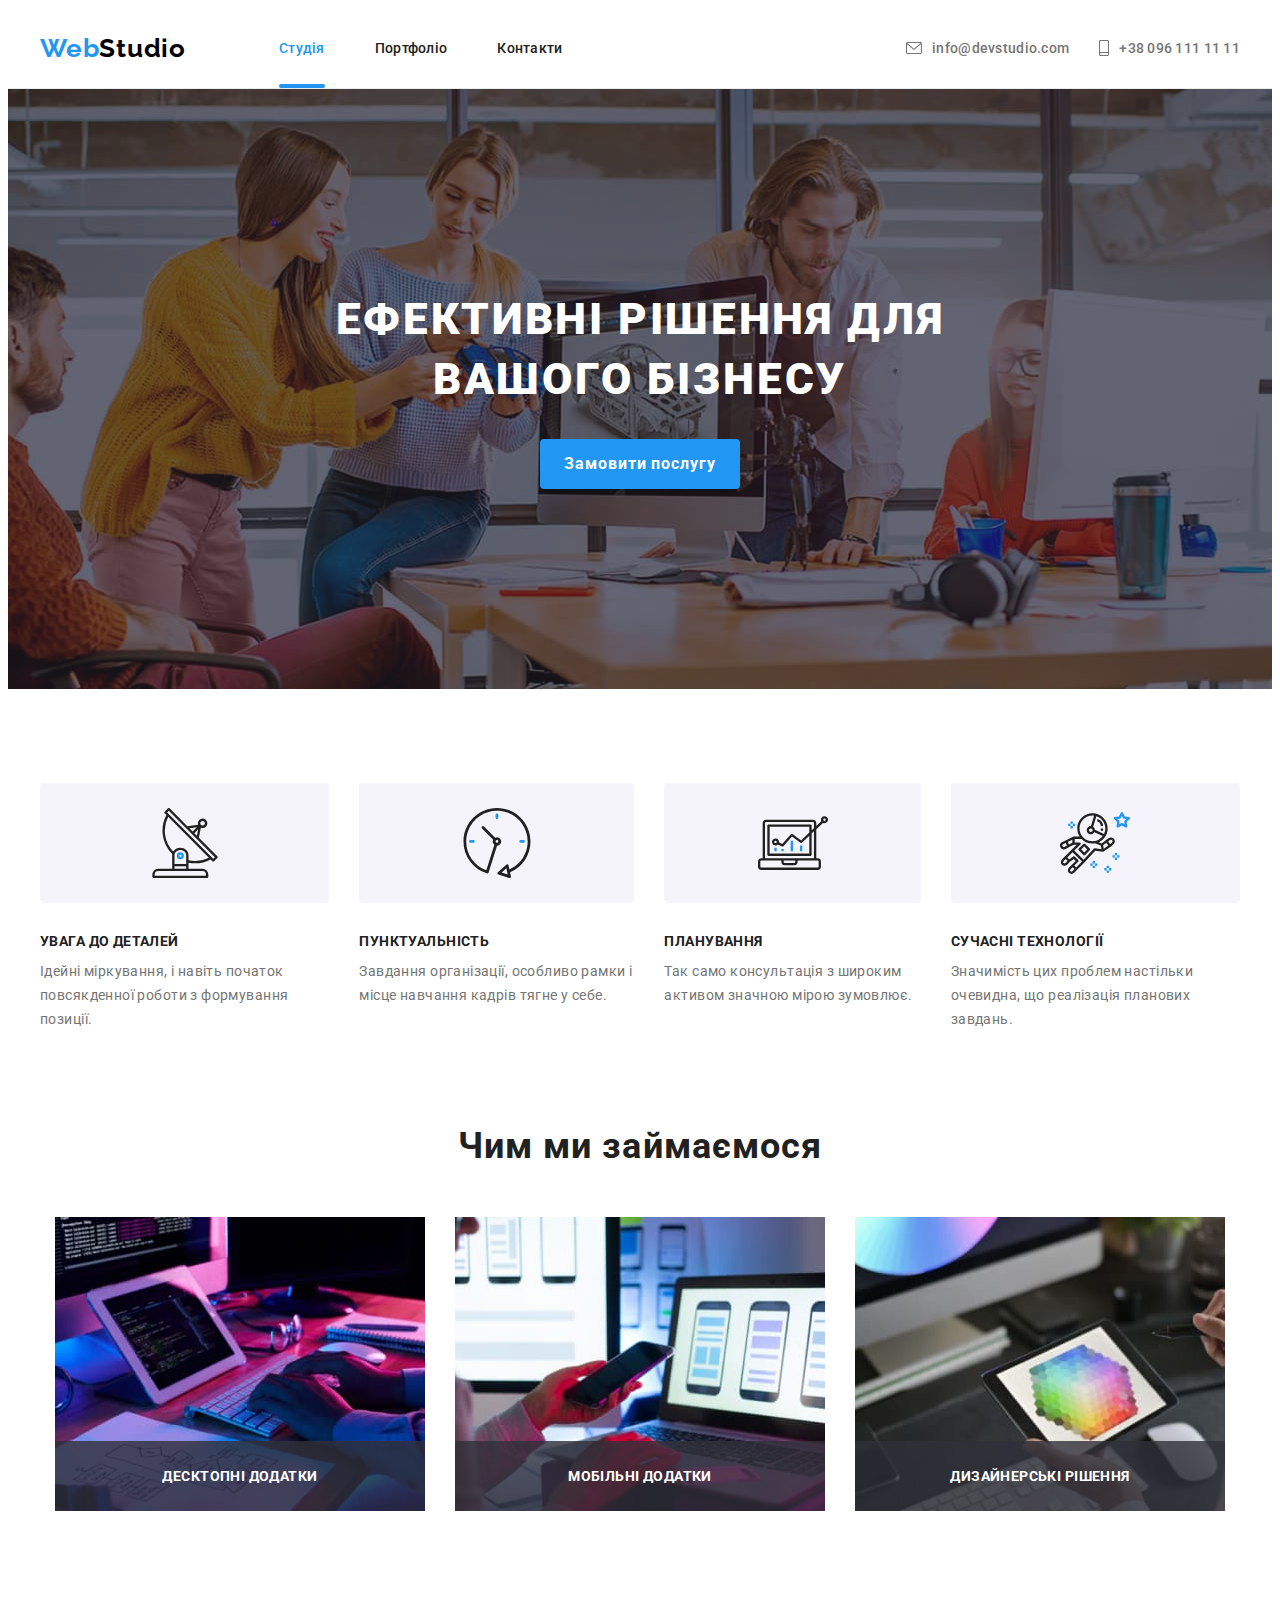
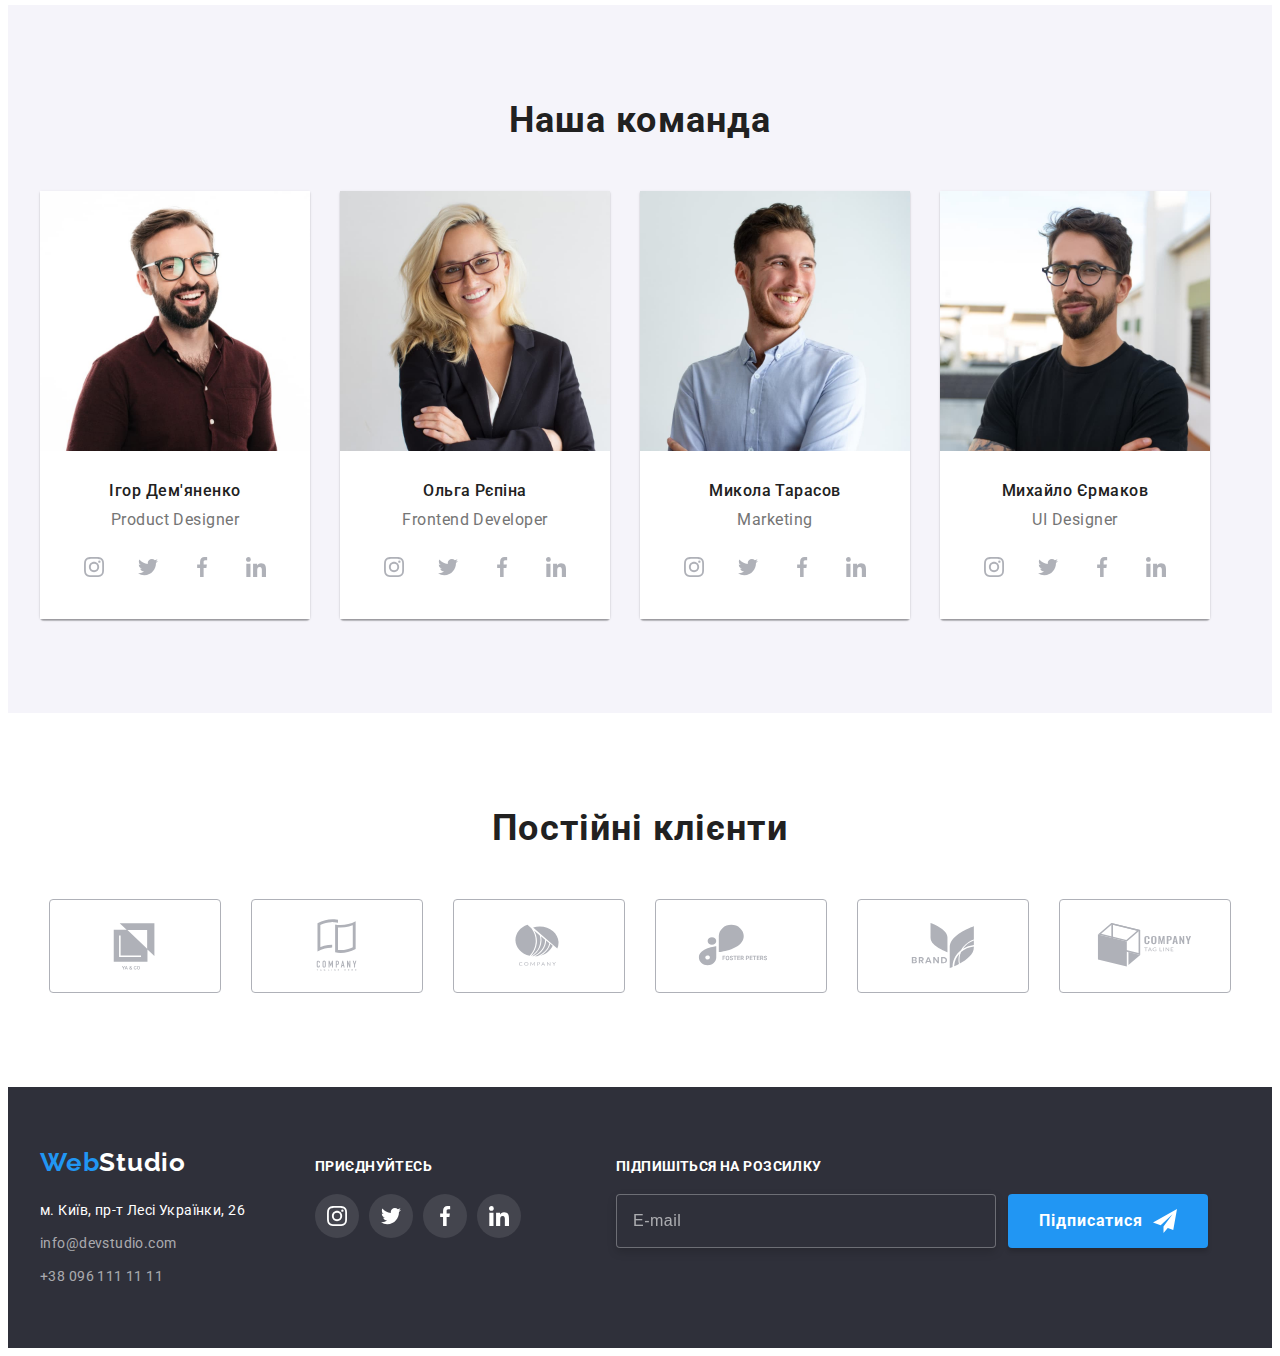
==== commit e08d3d5d: "eleventh-commit" ====
--- a/index.html
+++ b/index.html
@@ -92,7 +92,7 @@
         <div class="backdrop is-hidden" data-modal>
           <div class="modal">
             <button class="modal__btn" type="button" data-modal-close>
-              <svg class="modal-btn__icon" width="18" height="18">
+              <svg width="18" height="18">
                 <use href="./image/icons.svg#modal-btn"></use>
               </svg>
             </button>
@@ -174,7 +174,7 @@
                 </label>
               </div>
 
-              <button class="btn register-form__btn" type="submit">Відправити</button>
+              <button class="register-form__btn btn" type="submit">Відправити</button>
             </form>
           </div>
         </div>
@@ -290,8 +290,8 @@
         <h2 class="team__title">Наша команда</h2>
 
         <div class="team__container container ">
-          <ul class="team__list list">
-            <li class="team-card">
+          <ul class="team-card list">
+            <li class="team-card__item">
               <img
                 src="image/img-1.jpg"
                 alt="фото дизайнера Ігора Дем'яненка"
@@ -361,7 +361,7 @@
               </div>
             </li>
 
-            <li class="team-card">
+            <li class="team-card__item">
               <img
                 src="image/img-2.jpg"
                 alt="фото дизайнера Ольги Репіної"
@@ -430,7 +430,7 @@
               </div>
             </li>
 
-            <li class="team-card">
+            <li class="team-card__item">
               <img
                 src="image/img-3.jpg"
                 alt="фото дизайнера Миколи Тарасова"
@@ -498,7 +498,7 @@
               </div>
             </li>
 
-            <li class="team-card">
+            <li class="team-card__item">
               <img
                 src="image/img-4.jpg"
                 alt="фото дизайнера Михайла Єрмакова"
@@ -570,84 +570,89 @@
       </section>
 
       <!-- clients section -->
-      <section class="section clients">
-        <h2 class="clients-title">Постійні клієнти</h2>
-        <div class="container clients-container">
-          <ul class="clients-list list">
-            <li class="clients-item">
-              <a
-                class="clients-link link"
+      <section class="clients section ">
+        <h2 class="clients__title">Постійні клієнти</h2>
+        <div class="clients__container container">
+          <ul class="clients__list list">
+            <li class="clients__item">
+              <a
+                class="clients__link link"
                 href=""
                 aria-label=""
                 target="_blank"
                 rel="noopener noreferrer"
               >
-                <svg class="clients-icon" width="106" height="60">
+                <svg class="clients__icon" width="106" height="60">
                   <use href="./image/icons.svg#logo-1"></use>
                 </svg>
               </a>
             </li>
-            <li class="clients-item">
-              <a
-                class="clients-link link"
+
+            <li class="clients__item">
+              <a
+                class="clients__link link"
                 href=""
                 aria-label=""
                 target="_blank"
                 rel="noopener noreferrer"
               >
-                <svg class="clients-icon" width="106" height="60">
+                <svg class="clients__icon" width="106" height="60">
                   <use href="./image/icons.svg#logo-2"></use>
                 </svg>
               </a>
             </li>
-            <li class="clients-item">
-              <a
-                class="clients-link link"
+
+            <li class="clients__item">
+              <a
+                class="clients__link link"
                 href=""
                 aria-label=""
                 target="_blank"
                 rel="noopener noreferrer"
               >
-                <svg class="clients-icon" width="106" height="60">
+                <svg class="clients__icon" width="106" height="60">
                   <use href="./image/icons.svg#logo-3"></use>
                 </svg>
               </a>
             </li>
-            <li class="clients-item">
-              <a
-                class="clients-link link"
+
+            <li class="clients__item">
+              <a
+                class="clients__link link"
                 href=""
                 aria-label=""
                 target="_blank"
                 rel="noopener noreferrer"
               >
-                <svg class="clients-icon" width="106" height="60">
+                <svg class="clients__icon" width="106" height="60">
                   <use href="./image/icons.svg#logo-4"></use>
                 </svg>
               </a>
             </li>
-            <li class="clients-item">
-              <a
-                class="clients-link link"
+
+            <li class="clients__item">
+              <a
+                class="clients__link link"
                 href=""
                 aria-label=""
                 target="_blank"
                 rel="noopener noreferrer"
               >
-                <svg class="clients-icon" width="106" height="60">
+                <svg class="clients__icon" width="106" height="60">
                   <use href="./image/icons.svg#logo-5"></use>
                 </svg>
               </a>
             </li>
-            <li class="clients-item">
-              <a
-                class="clients-link link"
+
+            <li class="clients__item">
+              <a
+                class="clients__link link"
                 href=""
                 aria-label=""
                 target="_blank"
                 rel="noopener noreferrer"
               >
-                <svg class="clients-icon" width="106" height="60">
+                <svg class="clients__icon" width="106" height="60">
                   <use href="./image/icons.svg#logo-6"></use>
                 </svg>
               </a>
@@ -659,21 +664,21 @@
 
     <!-- footer -->
     <footer class="footer">
-      <div class="container footer-container">
-        <div class="footer-addres-section">
-          <a class="logo footer__logo" href="" lang="en">
+      <div class="footer__container container ">
+        <div>
+          <a class="footer__logo logo " href="" lang="en">
             <span class="footer__web">Web</span>Studio
           </a>
           <address class="addres">
-            <p class="addres-text">м. Київ, пр-т Лесі Українки, 26</p>
+            <p class="addres__text">м. Київ, пр-т Лесі Українки, 26</p>
             <ul class="list">
-              <li class="footer-mail">
-                <a class="footer-contacts link" href="mailto:info@devstudio.com"
+              <li class="addres__contacts">
+                <a class="addres__link link" href="mailto:info@devstudio.com"
                   >info@devstudio.com</a
                 >
               </li>
               <li>
-                <a class="footer-contacts link" href="tel:+380961111111"
+                <a class="addres__link link" href="tel:+380961111111"
                   >+38 096 111 11 11</a
                 >
               </li>
@@ -681,60 +686,60 @@
           </address>
         </div>
 
-        <div class="footer-socials-section">
-          <p class="footer-title">приєднуйтесь</p>
-          <ul class="footer-socials list">
-            <li class="footer-socials-item">
-              <a
-                class="footer-socials-link link"
+        <div class="footer-socials">
+          <p class="footer__title">приєднуйтесь</p>
+          <ul class="footer-socials__list  list">
+            <li class="footer-socials__item">
+              <a
+                class=" footer-socials__link link"
                 href="https://instagram.com"
                 aria-label="Instagram"
                 target="_blank"
                 rel="noopener noreferrer"
               >
-                <svg class="footer-socials-icon" width="20" height="20">
+                <svg class="footer-socials__icon" width="20" height="20">
                   <use href="./image/icons.svg#instagram"></use>
                 </svg>
               </a>
             </li>
 
-            <li class="footer-socials-item">
-              <a
-                class="footer-socials-link link"
+            <li class="footer-socials__item">
+              <a
+                class="footer-socials__link link"
                 href="https://twitter.com"
                 aria-label="Twitter"
                 target="_blank"
                 rel="noopener noreferrer"
               >
-                <svg class="footer-socials-icon" width="20" height="20">
+                <svg class="footer-socials__icon" width="20" height="20">
                   <use href="./image/icons.svg#twitter"></use>
                 </svg>
               </a>
             </li>
 
-            <li class="footer-socials-item">
-              <a
-                class="footer-socials-link link"
+            <li class="footer-socials__item">
+              <a
+                class="footer-socials__link link"
                 href="https://facebook.com"
                 aria-label="Facebook"
                 target="_blank"
                 rel="noopener noreferrer"
               >
-                <svg class="footer-socials-icon" width="20" height="20">
+                <svg class="footer-socials__icon" width="20" height="20">
                   <use href="./image/icons.svg#facebook"></use>
                 </svg>
               </a>
             </li>
 
-            <li class="footer-socials-item">
-              <a
-                class="footer-socials-link link"
+            <li class="footer-socials__item">
+              <a
+                class="footer-socials__link link"
                 href="https://linkedin.com"
                 aria-label="Linkedin"
                 target="_blank"
                 rel="noopener noreferrer"
               >
-                <svg class="footer-socials-icon" width="20" height="20">
+                <svg class="footer-socials__icon" width="20" height="20">
                   <use href="./image/icons.svg#linkedin"></use>
                 </svg>
               </a>
@@ -743,23 +748,23 @@
         </div>
 
         <div class="footer-mailing">
-          <p class="footer-title">Підпишіться на розсилку</p>
-
-          <form class="footer-form">
-            <div class="footer-form-item">
+          <p class="footer__title">Підпишіться на розсилку</p>
+
+          <form class="footer__form">
+            <div class="footer-form__item">
               <input
-                class="footer-form-field"
+                class="footer-form__field"
                 type="email"
                 name="email"
                 id="footer-email"
                 placeholder="E-mail"
               />
-              <label class="footer-form-email" for="footer-email"></label>
+              <label  for="footer-email"></label>
             </div>
 
             <button class="btn footer-form__btn" type="submit">
               Підписатися
-              <svg class="icon-send" width="24" height="24">
+              <svg class="footer-form__icon" width="24" height="24">
                 <use href="./image/icons.svg#icon-send"></use>
               </svg>
             </button>
--- a/css/styles.css
+++ b/css/styles.css
@@ -447,7 +447,6 @@
   height: 15px;
   border: 2px solid #212121;
   background-color: #ffffff;
-  /* box-shadow: 0px 1px 3px rgba(0, 0, 0, 0.12), 0px 1px 1px rgba(0, 0, 0, 0.14), 0px 2px 1px rgba(0, 0, 0, 0.2); */
   border-radius: 2px;
   transition: opacity var(--anim-hover);
 }
@@ -479,7 +478,6 @@
 /* section feature styles */
 .feature__list {
   display: flex;
-  align-items: center;
   justify-content: center;
   gap: 30px;
 } 
@@ -573,12 +571,12 @@
   color: var(--title-text-color);
 }
 
-.team__list {
+.team-card {
   display: flex;
   gap: 30px;
 }
 
-.team-card{
+.team-card__item{
   box-shadow: 0px 1px 3px rgba(0, 0, 0, 0.12), 0px 1px 1px rgba(0, 0, 0, 0.14),
     0px 2px 1px rgba(0, 0, 0, 0.2);
   border-radius: 0px 0px 4px 4px;
@@ -643,7 +641,7 @@
 
 /* clients section styles */
 
-.clients-title {
+.clients__title {
   margin-bottom: 50px;
   font-weight: 700;
   font-size: 36px;
@@ -653,13 +651,13 @@
   color: var(--title-text-color);
 }
 
-.clients-list {
+.clients__list {
   display: flex;
   gap: 30px;
   justify-content: center;
 }
 
-.clients-link {
+.clients__link {
   display: flex;
   width: 170px;
   height: 92px;
@@ -671,37 +669,37 @@
   transition: border-color var(--anim-hover);
 }
 
-.clients-icon {
+.clients__icon {
   fill: var(--icon-light-color);
   transition: fill var(--anim-hover);
 }
 
-.clients-link:hover,
-.clients-link:focus {
+.clients__link:hover,
+.clients__link:focus {
   border-color: var(--accent-background-color);
 }
 
-.clients-link:hover .clients-icon,
-.clients-link:focus .clients-icon {
+.clients__link:hover .clients__icon,
+.clients__link:focus .clients__icon {
   fill: var(--accent-background-color);
 }
+
+
 /* Portfolio page styles */
 
 /* buttons style */
 .button-container {
   padding-bottom: 50px;
 }
-.button-list {
+.filters-list{
   display: flex;
   justify-content: center;
   margin-bottom: 50px;
-}
-
-.button-list .portfolio-button:not(:last-child) {
-  margin-right: 8px;
-}
-
-.button-list .button {
+  gap:8px
+}
+
+
+.filters-list__button{
   padding-top: 6px;
   padding-bottom: 6px;
   padding-right: 22px;
@@ -721,8 +719,8 @@
     box-shadow var(--anim-hover);
 }
 
-.list .button:hover,
-.list .button:focus {
+.filters-list__button:hover,
+.filters-list__button:focus {
   background-color: var(--accent-background-color);
   color: var(--light-text-color);
   box-shadow: 0px 4px 4px rgba(0, 0, 0, 0.25);
@@ -730,7 +728,7 @@
 
 /* project-cards style */
 
-.projects-list {
+.projects {
   display: flex;
   gap: 30px;
   flex-wrap: wrap;
@@ -796,7 +794,7 @@
   transition: transform var(--anim-hover);
 }
 
-.projects-item:hover .card-overlay {
+.projects__item:hover .card-overlay {
   transform: translateY(0);
 }
 
@@ -809,10 +807,7 @@
 
 /* footer styles */
 
-.footer-container {
-  display: flex;
-  align-items: baseline;
-}
+/* footer-adress  */
 
 .footer {
   padding-top: 60px;
@@ -820,8 +815,9 @@
   background-color: var(--dark-fill-color);
 }
 
-.footer-socials-section {
-  margin-left: 70px;
+.footer__container {
+  display: flex;
+  align-items: baseline;
 }
 
 .footer__logo {
@@ -839,27 +835,33 @@
   letter-spacing: 0.03em;
   font-style: normal;
 }
-.addres-text {
+.addres__text {
   color: var(--light-text-color);
   padding-bottom: 9px;
 }
 
-.footer-contacts {
+.addres__link {
   display: block;
   color: rgba(255, 255, 255, 0.6);
   transition: color var(--anim-hover);
 }
 
-.footer-mail {
+.addres__contacts {
   margin-bottom: 9px;
 }
 
-.addres .link:hover,
-.addres .link:focus {
+.addres__link:hover,
+.addres__link:focus {
   color: var(--accent-text-color);
 }
 
-.footer-title {
+/* footer-socials */
+
+.footer-socials {
+  margin-left: 70px;
+}
+
+.footer__title {
   margin-bottom: 20px;
   font-weight: 700;
   font-size: 14px;
@@ -869,12 +871,17 @@
   color: var(--light-text-color);
 }
 
-.footer-socials {
+
+
+
+/* footer-socials */
+
+.footer-socials__list {
   display: flex;
   gap: 10px;
 }
 
-.footer-socials-link {
+.footer-socials__link {
   display: flex;
   width: 44px;
   height: 44px;
@@ -883,28 +890,34 @@
   background-color: rgba(255, 255, 255, 0.1);
   border-radius: 50%;
   transition: background-color var(--anim-hover);
-}
-
-.footer-socials-icon {
+} 
+
+.footer-socials__icon {
   fill: var(--light-fill-color);
 }
 
-.footer-socials-link:hover,
-.footer-socials-link:focus {
+.footer-socials__link:hover,
+.footer-socials__link:focus {
   background-color: var(--accent-background-color);
 }
 
-.footer-form {
-  display: flex;
-  gap: 12px;
-}
+
+
+/* footer-mailing */
+
 
 .footer-mailing {
   margin-left: 95px;
   margin-right: auto;
 }
 
-.footer-form-field {
+.footer__form {
+  display: flex;
+  gap: 12px;
+}
+
+
+.footer-form__field {
   width: 360px;
   min-height: 50px;
   border: 1px solid rgba(255, 255, 255, 0.3);
@@ -915,12 +928,14 @@
   color: var(--light-text-color);
 }
 
-.footer-form-field::placeholder {
+.footer-form__field::placeholder {
   font-size: 16px;
   line-height: calc(20 / 16);
   letter-spacing: 0.03em;
   color: rgba(255, 255, 255, 0.6);
-}
+} 
+
+
 
 .footer-form__btn {
   display: flex;
@@ -928,7 +943,7 @@
   justify-content: center;
 }
 
-.icon-send {
+.footer-form__icon{
   fill: var(--icon-white-color);
   margin-left: 10px;
 }
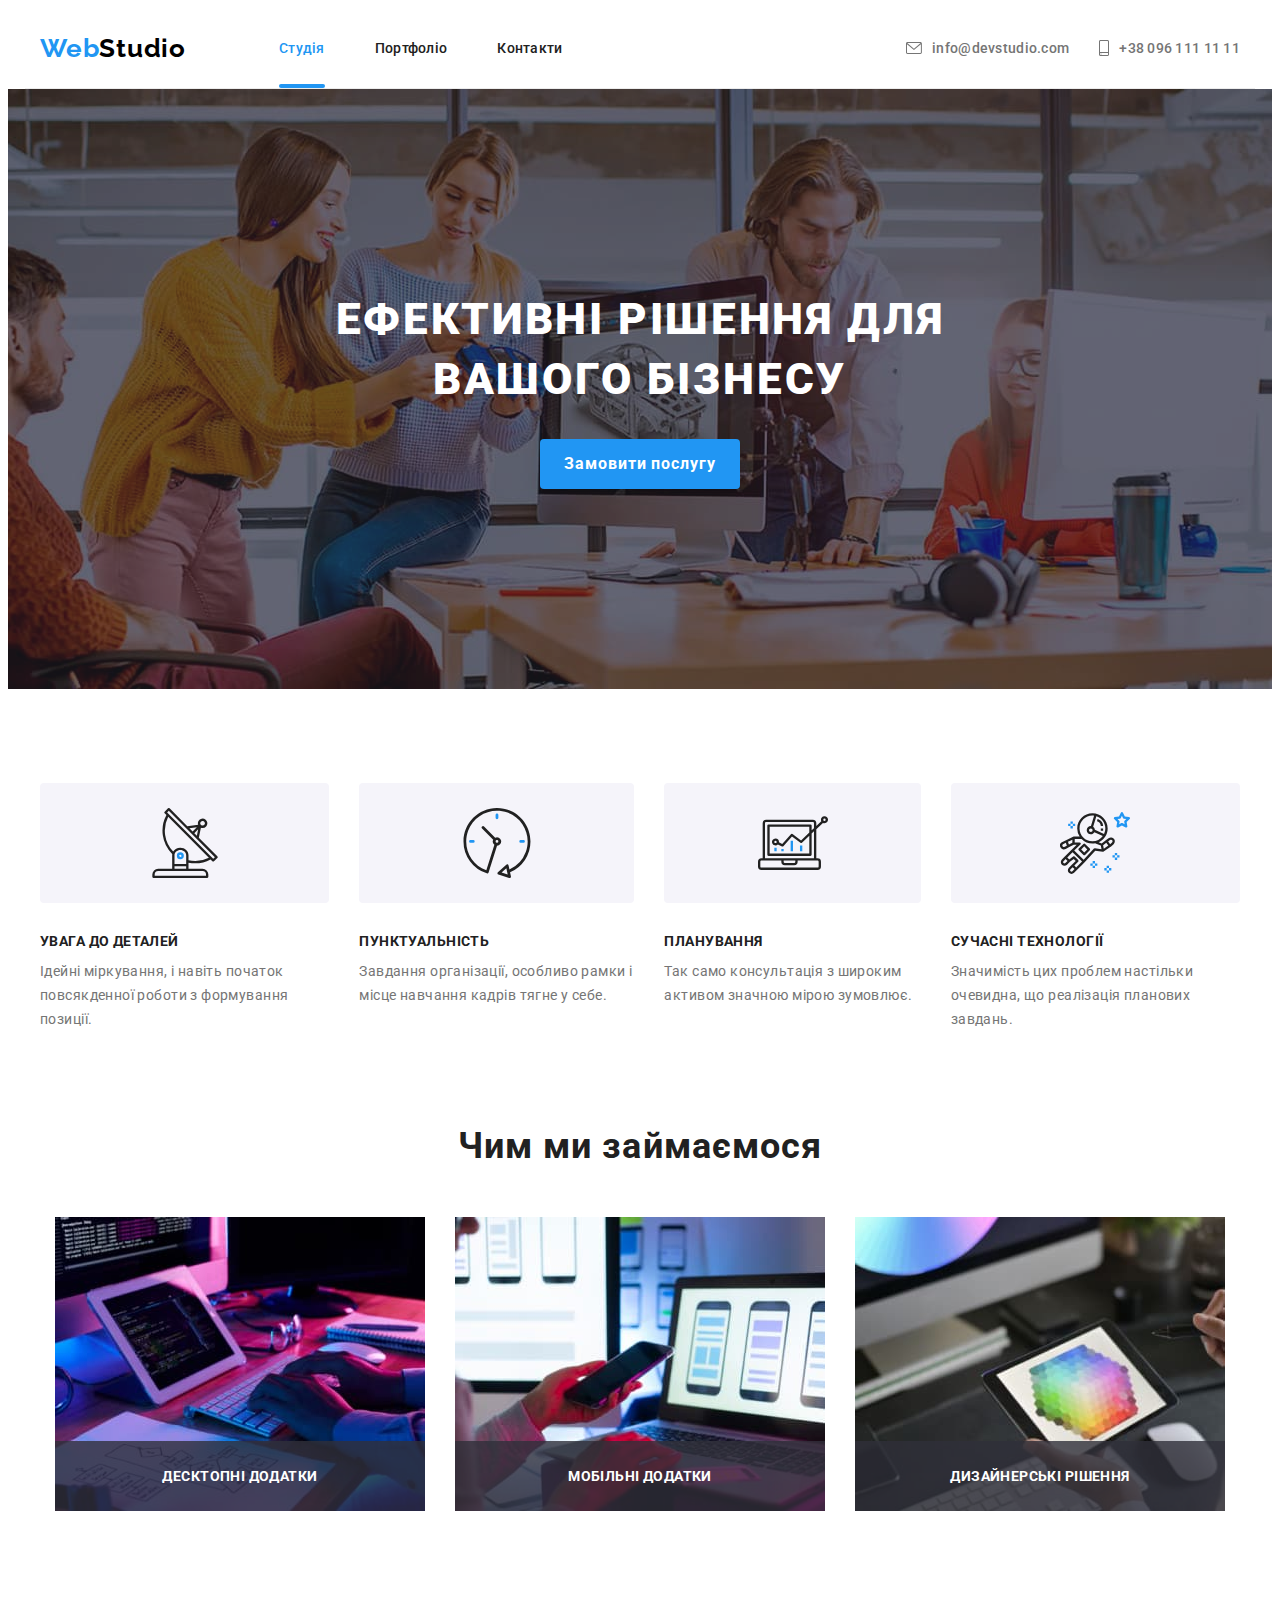
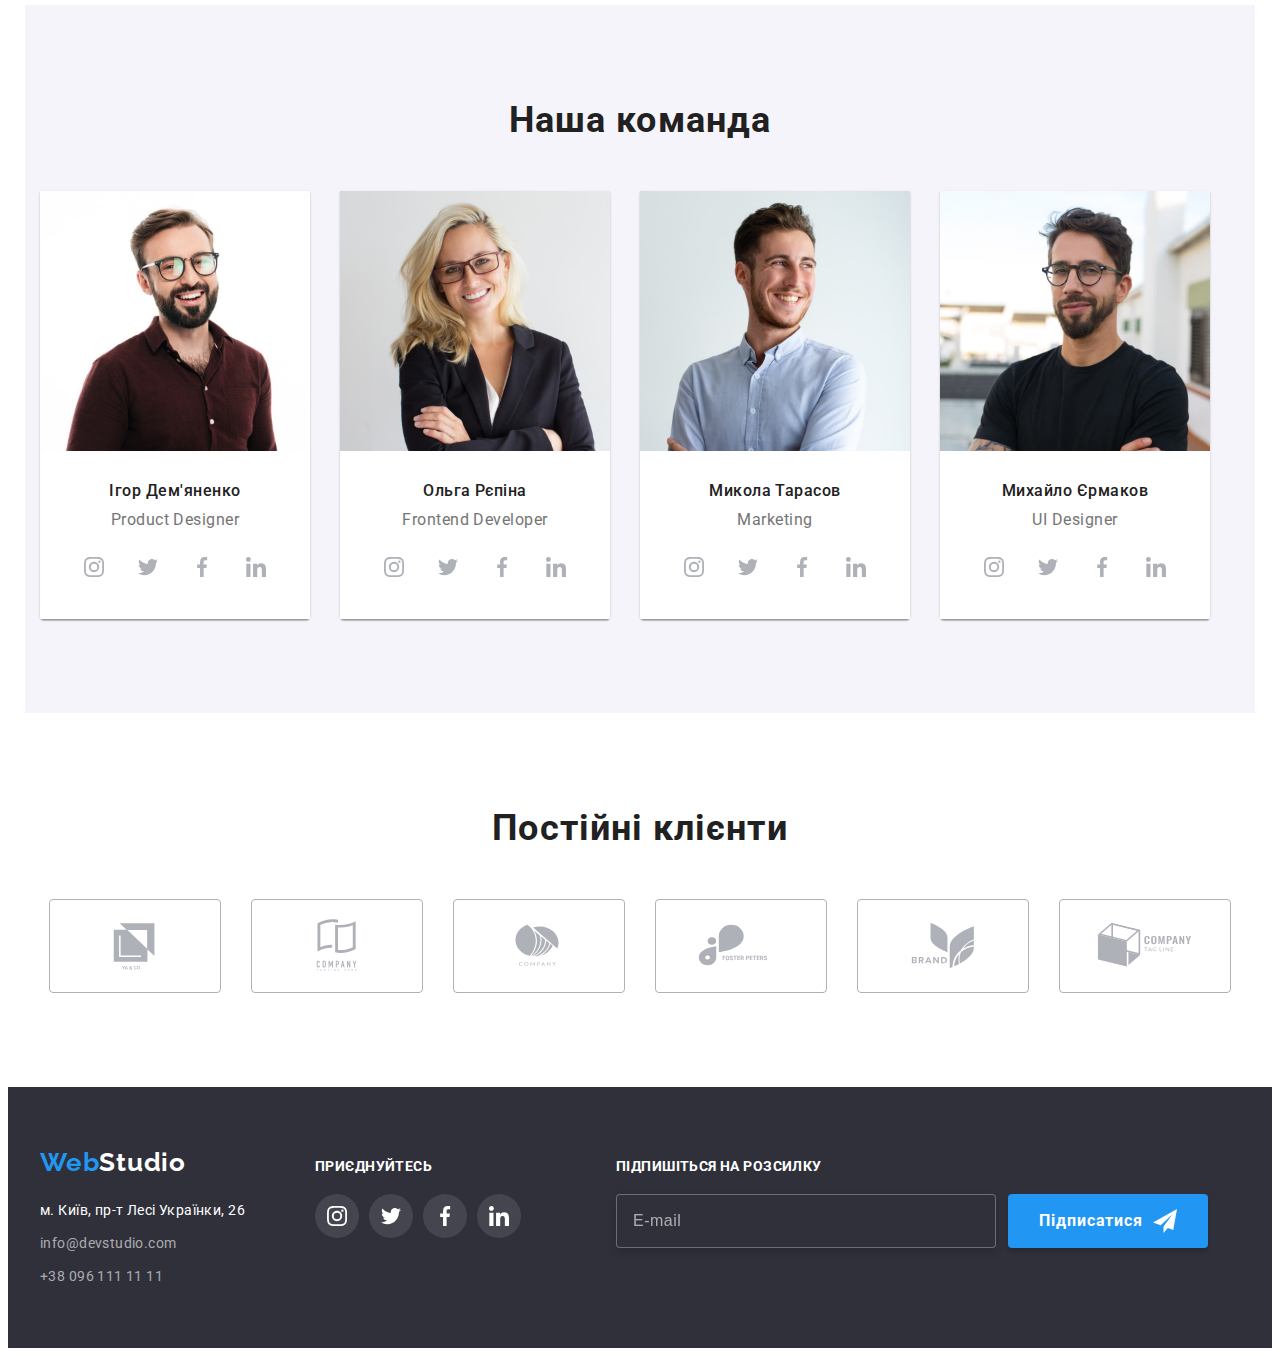
==== commit bb212e42: "final-commit" ====
--- a/index.html
+++ b/index.html
@@ -20,7 +20,8 @@
       crossorigin="anonymous"
       referrerpolicy="no-referrer"
     />
-    <!-- styles -->
+    <!-- custom styles -->
+    <link rel="stylesheet" href="./css/main.min.css">
     <link rel="stylesheet" href="./css/styles.css" />
   </head>
 
@@ -28,7 +29,7 @@
   <body class="page">
     <!-- header -->
     <header class="header">
-      <div class="header__container container">
+      <div class="header__container">
         <a class="header__logo logo" href="" lang="en">
           <span class="header__web">Web</span>Studio
         </a>
@@ -50,8 +51,8 @@
           </ul>
         </nav>
 
-        <div class="header__group">
-          <ul class="header-contacts list">
+        <div class="header-contacts">
+          <ul class="header-contacts__list list">
             <li class="header-contacts__item">
               <a
                 class="header-contacts__link link"
@@ -81,7 +82,7 @@
     <main>
       <!-- hero-section -->
       <section class="hero">
-        <div class="hero__container container ">
+        <div class="hero__container">
           <h1 class="hero__title">Ефективні рішення для вашого бізнесу</h1>
           <button class="hero__btn btn " type="button" data-modal-open>
             Замовити послугу
@@ -181,8 +182,8 @@
       </section>
 
       <!-- feature -->
-      <section class="feature section ">
-        <div class="feature__container container">
+      <section class="feature">
+        <div class="feature__container">
           <h2 class="visually-hidden">Особливості</h2>
 
           <ul class=" feature__list list">
@@ -242,8 +243,8 @@
       </section>
 
       <!-- doings -->
-      <section class="doings section">
-        <div class="doings__container container ">
+      <section class="doings">
+        <div class="doings__container">
           <h2 class="doings__title">Чим ми займаємося</h2>
           <ul class="doings__list list">
             <li class="doings__item">
@@ -286,10 +287,10 @@
       </section>
 
       <!-- team -->
-      <section class="team section">
+      <section class="team">
         <h2 class="team__title">Наша команда</h2>
 
-        <div class="team__container container ">
+        <div class="team__container">
           <ul class="team-card list">
             <li class="team-card__item">
               <img
@@ -572,7 +573,7 @@
       <!-- clients section -->
       <section class="clients section ">
         <h2 class="clients__title">Постійні клієнти</h2>
-        <div class="clients__container container">
+        <div class="clients__container">
           <ul class="clients__list list">
             <li class="clients__item">
               <a
@@ -664,7 +665,7 @@
 
     <!-- footer -->
     <footer class="footer">
-      <div class="footer__container container ">
+      <div class="footer__container">
         <div>
           <a class="footer__logo logo " href="" lang="en">
             <span class="footer__web">Web</span>Studio
@@ -750,7 +751,7 @@
         <div class="footer-mailing">
           <p class="footer__title">Підпишіться на розсилку</p>
 
-          <form class="footer__form">
+          <form class="footer-form">
             <div class="footer-form__item">
               <input
                 class="footer-form__field"
--- a/css/main.min.css
+++ b/css/main.min.css
@@ -0,0 +1 @@
+:root{--main-font: Roboto, sans-serif;--secondary-font: Raleway, sans-serif;--main-text-color: #757575;--title-text-color: #212121;--accent-text-color: #2196f3;--light-text-color: #ffffff;--black-text-color: #000000;--background-color: #f5f5f5;--secondary-background-color: #f5f4fa;--accent-background-color: #2196f3;--dark-fill-color: #2f303a;--light-fill-color: #ffffff;--light-border-color: #eeeeee;--img-background-color: #c4c4c4;--icon-light-color: #afb1b8;--icon-grey-color: #757575;--icon-white-color: #ffffff;--anim-hover: 250ms cubic-bezier(0.4, 0, 0.2, 1)}h1,h2,h3,p{margin:0}img{display:block;max-width:100%;height:auto}.link{text-decoration:none;color:currentColor}.list{list-style:none;margin:0;padding:0}.portfolio,.clients,.team,.doings,.feature{padding-top:94px;padding-bottom:94px}.footer__container,.portfolio-container,.clients,.team,.doings,.feature,.hero__container,.header{width:1200px;margin-left:auto;margin-right:auto;padding-right:15px;padding-left:15px}.visually-hidden{position:absolute;width:1px;height:1px;margin:-1px;border:0;padding:0;white-space:nowrap;-webkit-clip-path:inset(100%);clip-path:inset(100%);clip:rect(0 0 0 0);overflow:hidden}.page{font-family:var(--main-font);background-color:var(--main-background-color);color:var(--main-text-color)}.logo{display:block;font-family:var(--secondary-font);font-weight:700;font-size:26px;line-height:1.1923076923;letter-spacing:.03em;text-decoration:none}.btn{width:200px;min-height:50px;padding-top:10px;padding-bottom:10px;margin-right:auto;margin-left:auto;font-family:inherit;font-weight:700;font-size:16px;line-height:1.875;letter-spacing:.06em;text-align:center;color:var(--light-text-color);background-color:var(--accent-background-color);cursor:pointer;-webkit-box-shadow:0px 4px 4px rgba(0,0,0,.15);box-shadow:0px 4px 4px rgba(0,0,0,.15);border:none;border-radius:4px}.header{background-color:var(--light-fill-color);border-bottom:1px solid #ececec}.header__container{display:-webkit-box;display:-ms-flexbox;display:flex;-webkit-box-align:center;-ms-flex-align:center;align-items:center}.header__logo{margin-right:93px;color:var(--black-text-color)}.header__web{color:var(--accent-text-color)}.nav{display:-webkit-box;display:-ms-flexbox;display:flex;-webkit-box-align:center;-ms-flex-align:center;align-items:center}.nav__list{display:-webkit-box;display:-ms-flexbox;display:flex;-webkit-box-align:center;-ms-flex-align:center;align-items:center;-webkit-box-pack:center;-ms-flex-pack:center;justify-content:center;gap:50px}.nav__link{display:block;padding-top:32px;padding-bottom:32px;font-weight:500;font-size:14px;line-height:1.1428571429;letter-spacing:.02em;color:var(--title-text-color);-webkit-transition:color var(--anim-hover);transition:color var(--anim-hover)}.nav__link:hover,.nav__link:focus{color:var(--accent-text-color)}.nav__link--current{color:var(--accent-text-color);position:relative}.nav__link--current::after{content:"";position:absolute;display:block;width:100%;height:4px;left:0;bottom:0;background-color:var(--accent-background-color);border-radius:2px}.header-contacts{margin-left:auto}.header-contacts__list{gap:30px;display:-webkit-box;display:-ms-flexbox;display:flex;-webkit-box-align:center;-ms-flex-align:center;align-items:center;-webkit-box-pack:center;-ms-flex-pack:center;justify-content:center;font-weight:500;font-size:14px;line-height:1.1428571429;letter-spacing:.02em;color:var(--title-text-color)}.header-contacts__item{color:var(--main-text-color)}.header-contacts__link{display:-webkit-box;display:-ms-flexbox;display:flex;-webkit-box-align:center;-ms-flex-align:center;align-items:center;padding-top:32px;padding-bottom:32px;-webkit-transition:color var(--anim-hover);transition:color var(--anim-hover)}.header-contacts__link:hover,.header-contacts__link:focus{color:var(--accent-text-color)}.header-contacts__icon{margin-right:10px;fill:var(--icon-grey-color);-webkit-transition:fill var(--anim-hover);transition:fill var(--anim-hover)}.header-contacts__link:hover .header-contacts__icon,.header-contacts__link:focus .header-contacts__icon{fill:var(--accent-background-color)}.hero{max-width:1600px;margin-right:auto;margin-left:auto;background-color:var(--img-background-color);background-image:url(../image/hero-bg-overlay-1.webp),url(../image/hero-bg.jpg);background-position:center;background-repeat:no-repeat;background-size:cover}.hero__container{padding-top:200px;padding-bottom:200px}.hero__title{width:696px;margin-right:auto;margin-left:auto;margin-bottom:30px;font-weight:900;font-size:44px;line-height:1.3636363636;text-align:center;letter-spacing:.06em;text-transform:uppercase;color:var(--light-text-color)}.hero__btn{display:-webkit-box;display:-ms-flexbox;display:flex;-webkit-box-align:center;-ms-flex-align:center;align-items:center;-webkit-box-pack:center;-ms-flex-pack:center;justify-content:center}.backdrop{position:fixed;top:0;left:0;z-index:1000;width:100%;height:100%;background-color:rgba(0,0,0,.2);-webkit-transition:opacity var(--anim-hover),visibility var(--anim-hover);transition:opacity var(--anim-hover),visibility var(--anim-hover)}.backdrop.is-hidden{opacity:0;pointer-events:none;visibility:hidden}.modal{position:absolute;min-width:530px;min-height:580px;top:50%;left:50%;-webkit-transform:translate(-50%, -50%);transform:translate(-50%, -50%);background-color:var(--light-fill-color);border:none;border-radius:4px;-webkit-box-shadow:0px 1px 3px rgba(0,0,0,.12),0px 1px 1px rgba(0,0,0,.14),0px 2px 1px rgba(0,0,0,.2);box-shadow:0px 1px 3px rgba(0,0,0,.12),0px 1px 1px rgba(0,0,0,.14),0px 2px 1px rgba(0,0,0,.2)}.modal__btn{position:absolute;display:-webkit-box;display:-ms-flexbox;display:flex;-webkit-box-align:center;-ms-flex-align:center;align-items:center;-webkit-box-pack:center;-ms-flex-pack:center;justify-content:center;cursor:pointer;width:30px;height:30px;top:8px;right:8px;padding:0;border-radius:50%;background-color:var(--light-fill-color);border:1px solid rgba(0,0,0,.1)}.modal__btn:hover,.modal__btn:focus{fill:var(--accent-background-color)}.register-form{padding-left:41px;padding-right:39px;padding-top:40px;padding-bottom:40px}.register-form__name{display:block;margin-bottom:12px;font-weight:700;font-size:20px;line-height:1.15;text-align:center;letter-spacing:.03em;color:var(--title-text-color)}.register-form__field{position:relative;display:-webkit-box;display:-ms-flexbox;display:flex;-webkit-box-orient:vertical;-webkit-box-direction:normal;-ms-flex-direction:column;flex-direction:column;margin-bottom:10px}.register-form__input{width:450px;height:40px;padding-left:42px;background:var(--light-fill-color);border:1px solid rgba(33,33,33,.2);border-radius:4px;-webkit-transition:fill var(--anim-hover);transition:fill var(--anim-hover)}.register-form__input:focus{border-color:var(--accent-background-color);outline:var(--accent-background-color);-webkit-transition:border-color var(--anim-hover);transition:border-color var(--anim-hover)}.register-form__label{display:block;margin-bottom:4px;font-size:12px;line-height:1.1666666667;letter-spacing:.01em;color:var(--main-text-color)}.register-form__icon{position:absolute;top:11px;left:12px;-webkit-transform:translateY(100%);transform:translateY(100%)}.register-form__input:focus+.register-form__icon{fill:var(--accent-background-color);-webkit-transition:border-color var(--anim-hover);transition:border-color var(--anim-hover)}.register-form__field{position:relative;display:-webkit-box;display:-ms-flexbox;display:flex;-webkit-box-orient:vertical;-webkit-box-direction:normal;-ms-flex-direction:column;flex-direction:column;margin-bottom:10px}.register-form__message{position:relative;display:-webkit-box;display:-ms-flexbox;display:flex;-webkit-box-orient:vertical;-webkit-box-direction:normal;-ms-flex-direction:column;flex-direction:column;margin-bottom:20px}.register-form__message textarea{resize:none;min-height:120px;padding-top:12px;padding-bottom:12px;padding-left:16px;padding-right:16px}.register-form__message textarea::-webkit-input-placeholder{color:rgba(117,117,117,.5);font-size:12px;line-height:1.1666666667;letter-spacing:.01em}.register-form__message textarea::-moz-placeholder{color:rgba(117,117,117,.5);font-size:12px;line-height:1.1666666667;letter-spacing:.01em}.register-form__message textarea:-ms-input-placeholder{color:rgba(117,117,117,.5);font-size:12px;line-height:1.1666666667;letter-spacing:.01em}.register-form__message textarea::-ms-input-placeholder{color:rgba(117,117,117,.5);font-size:12px;line-height:1.1666666667;letter-spacing:.01em}.register-form__message textarea::placeholder{color:rgba(117,117,117,.5);font-size:12px;line-height:1.1666666667;letter-spacing:.01em}.form-agreement{display:-webkit-box;display:-ms-flexbox;display:flex;-webkit-box-align:center;-ms-flex-align:center;align-items:center;-webkit-box-pack:center;-ms-flex-pack:center;justify-content:center;gap:7px;margin-bottom:30px}.register-form__agreement-label{font-size:14px;line-height:1.7142857143;letter-spacing:.03em;color:var(--main-text-color);-webkit-user-select:none;-moz-user-select:none;-ms-user-select:none;user-select:none}.form-agreement__link{color:var(--accent-text-color);text-decoration:underline}.form-agreement__icons{position:relative;display:-webkit-box;display:-ms-flexbox;display:flex;-webkit-box-align:center;-ms-flex-align:center;align-items:center;-webkit-box-pack:center;-ms-flex-pack:center;justify-content:center}.form-agreement__unchecked{opacity:1;width:16px;height:15px;border:2px solid #212121;background-color:#fff;border-radius:2px;-webkit-transition:opacity var(--anim-hover);transition:opacity var(--anim-hover)}.form-agreement__checkbox:checked+.form-agreement__icons .form-agreement__unchecked{opacity:0}.form-agreement__checked{position:absolute;top:0;left:0;opacity:0;background-color:#2196f3;border-radius:2px;-webkit-transition:opacity var(--anim-hover);transition:opacity var(--anim-hover)}.form-agreement__checkbox:checked+.form-agreement__icons .form-agreement__checked{opacity:1}.register-form__btn{display:block}.feature__list{display:-webkit-box;display:-ms-flexbox;display:flex;-webkit-box-pack:center;-ms-flex-pack:center;justify-content:center;gap:30px}.feature__icon{height:120px;margin-bottom:30px;background-color:var(--secondary-background-color);border-radius:4px;display:-webkit-box;display:-ms-flexbox;display:flex;-webkit-box-align:center;-ms-flex-align:center;align-items:center;-webkit-box-pack:center;-ms-flex-pack:center;justify-content:center}.feature__title{margin-bottom:10px;font-size:14px;line-height:1.1428571429;letter-spacing:.03em;text-transform:uppercase;color:var(--title-text-color)}.feature__subtitle{font-size:14px;line-height:1.7142857143;letter-spacing:.03em}.doings{padding-top:0}.doings__title{margin-bottom:50px;font-size:36px;line-height:1.1666666667;text-align:center;letter-spacing:.03em;color:var(--title-text-color)}.doings__list{display:-webkit-box;display:-ms-flexbox;display:flex;-webkit-box-align:center;-ms-flex-align:center;align-items:center;-webkit-box-pack:center;-ms-flex-pack:center;justify-content:center;gap:30px}.doings__item{position:relative}.doings__overlay{position:absolute;right:0;bottom:0;width:100%;height:70px;display:-webkit-box;display:-ms-flexbox;display:flex;-webkit-box-align:center;-ms-flex-align:center;align-items:center;-webkit-box-pack:center;-ms-flex-pack:center;justify-content:center;background-color:rgba(47,48,58,.8)}.doings__text{font-weight:700;font-size:14px;line-height:1.1428571429;text-align:center;letter-spacing:.03em;text-transform:uppercase;color:var(--light-text-color)}.team{background-color:var(--secondary-background-color)}.team__title{margin-bottom:50px;font-weight:700;font-size:36px;line-height:42px;text-align:center;letter-spacing:.03em;color:var(--title-text-color)}.team-card{display:-webkit-box;display:-ms-flexbox;display:flex;gap:30px}.team-card__item{-webkit-box-shadow:0px 1px 3px rgba(0,0,0,.12),0px 1px 1px rgba(0,0,0,.14),0px 2px 1px rgba(0,0,0,.2);box-shadow:0px 1px 3px rgba(0,0,0,.12),0px 1px 1px rgba(0,0,0,.14),0px 2px 1px rgba(0,0,0,.2);border-radius:0px 0px 4px 4px}.team-card__description{max-width:270px;padding-top:30px;padding-bottom:30px;background-color:var(--light-fill-color)}.team-card__title{margin-bottom:10px;font-weight:500;font-size:16px;text-align:center;line-height:1.1875;letter-spacing:.03em;color:var(--title-text-color)}.team-card__subtitle{margin-bottom:16px;font-size:16px;line-height:1.1875;text-align:center;letter-spacing:.03em;color:var(--main-text-color)}.socials{display:-webkit-box;display:-ms-flexbox;display:flex;gap:10px;-webkit-box-pack:center;-ms-flex-pack:center;justify-content:center}.socials__link{display:-webkit-box;display:-ms-flexbox;display:flex;width:44px;height:44px;-webkit-box-align:center;-ms-flex-align:center;align-items:center;-webkit-box-pack:center;-ms-flex-pack:center;justify-content:center;background-color:var(--light-fill-color);border-radius:50%;-webkit-transition:fill var(--anim-hover),background-color var(--anim-hover);transition:fill var(--anim-hover),background-color var(--anim-hover)}.socials__link:hover,.socials__link:focus{background-color:var(--accent-background-color)}.socials__icon{fill:var(--icon-light-color)}.socials__link:hover .socials__icon,.socials__link:focus .socials__icon{fill:var(--light-fill-color)}.clients__title{margin-bottom:50px;font-weight:700;font-size:36px;line-height:42px;text-align:center;letter-spacing:.03em;color:var(--title-text-color)}.clients__list{display:-webkit-box;display:-ms-flexbox;display:flex;gap:30px;-webkit-box-pack:center;-ms-flex-pack:center;justify-content:center}.clients__link{display:-webkit-box;display:-ms-flexbox;display:flex;width:170px;height:92px;-webkit-box-align:center;-ms-flex-align:center;align-items:center;-webkit-box-pack:center;-ms-flex-pack:center;justify-content:center;background-color:var(--light-fill-color);border:1px solid var(--icon-light-color);border-radius:4px;-webkit-transition:border-color var(--anim-hover);transition:border-color var(--anim-hover)}.clients__link:hover,.clients__link:focus{border-color:var(--accent-background-color)}.clients__icon{fill:var(--icon-light-color);-webkit-transition:fill var(--anim-hover);transition:fill var(--anim-hover)}.clients__link:hover .clients__icon,.clients__link:focus .clients__icon{fill:var(--accent-background-color)}.filters-list{display:-webkit-box;display:-ms-flexbox;display:flex;-webkit-box-pack:center;-ms-flex-pack:center;justify-content:center;margin-bottom:50px;gap:8px}.filters-list__button{padding-top:6px;padding-bottom:6px;padding-right:22px;padding-left:22px;border:0;font-family:inherit;font-weight:500;font-size:16px;line-height:1.625;letter-spacing:.03em;text-align:center;color:var(--title-text-color);background-color:var(--secondary-background-color);cursor:pointer;border-radius:4px;-webkit-transition:color var(--anim-hover),background-color var(--anim-hover),-webkit-box-shadow var(--anim-hover);transition:color var(--anim-hover),background-color var(--anim-hover),-webkit-box-shadow var(--anim-hover);transition:color var(--anim-hover),background-color var(--anim-hover),box-shadow var(--anim-hover);transition:color var(--anim-hover),background-color var(--anim-hover),box-shadow var(--anim-hover),-webkit-box-shadow var(--anim-hover)}.filters-list__button:hover,.filters-list__button:focus{background-color:var(--accent-background-color);color:var(--light-text-color);-webkit-box-shadow:0px 4px 4px rgba(0,0,0,.25);box-shadow:0px 4px 4px rgba(0,0,0,.25)}.projects-card{display:-webkit-box;display:-ms-flexbox;display:flex;gap:30px;-ms-flex-wrap:wrap;flex-wrap:wrap}.projects-card__link{display:block;text-decoration:none;-webkit-transition:-webkit-box-shadow var(--anim-hover);transition:-webkit-box-shadow var(--anim-hover);transition:box-shadow var(--anim-hover);transition:box-shadow var(--anim-hover), -webkit-box-shadow var(--anim-hover)}.projects-card__link:hover,.projects-card__link:focus{-webkit-box-shadow:0px 1px 1px rgba(0,0,0,.12),0px 4px 4px rgba(0,0,0,.06),1px 4px 6px rgba(0,0,0,.16);box-shadow:0px 1px 1px rgba(0,0,0,.12),0px 4px 4px rgba(0,0,0,.06),1px 4px 6px rgba(0,0,0,.16)}.projects-card__img{position:relative;overflow:hidden}.projects-card__overlay{position:absolute;top:0;left:0;-webkit-transform:translateY(100%);transform:translateY(100%);display:-webkit-box;display:-ms-flexbox;display:flex;-webkit-box-align:center;-ms-flex-align:center;align-items:center;-webkit-box-pack:center;-ms-flex-pack:center;justify-content:center;width:100%;height:100%;padding-top:63px;padding-bottom:63px;padding-left:24px;padding-right:24px;background-color:rgba(33,150,243,.9);-webkit-transition:-webkit-transform var(--anim-hover);transition:-webkit-transform var(--anim-hover);transition:transform var(--anim-hover);transition:transform var(--anim-hover), -webkit-transform var(--anim-hover)}.projects-card__item:hover .projects-card__overlay{-webkit-transform:translateY(0);transform:translateY(0)}.projects-card__description{font-size:18px;line-height:1.5555555556;letter-spacing:.03em;color:var(--light-text-color)}.projects-card__text{padding-top:20px;padding-bottom:20px;padding-right:24px;padding-left:24px;border-right:1px solid #eee;border-bottom:1px solid #eee;border-left:1px solid #eee}.projects-card__title{margin-bottom:4px;font-size:18px;line-height:2;letter-spacing:.06em;color:var(--title-text-color)}.projects-card__subtitle{font-weight:400;font-size:16px;line-height:1.875;letter-spacing:.03em;color:var(--main-text-color)}.footer{padding-top:60px;padding-bottom:60px;background-color:var(--dark-fill-color)}.footer__container{display:-webkit-box;display:-ms-flexbox;display:flex;-webkit-box-align:baseline;-ms-flex-align:baseline;align-items:baseline}.footer__logo{margin-bottom:20px;color:var(--light-fill-color)}.footer__web{color:var(--accent-text-color)}.footer__title{margin-bottom:20px;font-weight:700;font-size:14px;line-height:1.1428571429;letter-spacing:.03em;text-transform:uppercase;color:var(--light-text-color)}.addres{font-size:14px;line-height:1.7142857143;letter-spacing:.03em;font-style:normal}.addres__text{color:var(--light-text-color);padding-bottom:9px}.addres__link{display:block;color:rgba(255,255,255,.6);-webkit-transition:color var(--anim-hover);transition:color var(--anim-hover)}.addres__contacts{margin-bottom:9px}.addres__link:hover,.addres__link:focus{color:var(--accent-text-color)}.footer-socials{margin-left:70px}.footer-socials__list{display:-webkit-box;display:-ms-flexbox;display:flex;gap:10px}.footer-socials__link{display:-webkit-box;display:-ms-flexbox;display:flex;width:44px;height:44px;-webkit-box-align:center;-ms-flex-align:center;align-items:center;-webkit-box-pack:center;-ms-flex-pack:center;justify-content:center;background-color:rgba(255,255,255,.1);border-radius:50%;-webkit-transition:background-color var(--anim-hover);transition:background-color var(--anim-hover)}.footer-socials__link:hover,.footer-socials__link:focus{background-color:var(--accent-background-color)}.footer-socials__icon{fill:var(--light-fill-color)}.footer-mailing{margin-left:95px;margin-right:auto}.footer-form{display:-webkit-box;display:-ms-flexbox;display:flex;gap:12px}.footer-form__field{width:360px;min-height:50px;border:1px solid rgba(255,255,255,.3);-webkit-filter:drop-shadow(0px 4px 4px rgba(0, 0, 0, 0.15));filter:drop-shadow(0px 4px 4px rgba(0, 0, 0, 0.15));border-radius:4px;background-color:var(--dark-fill-color);padding-left:16px;color:var(--light-text-color)}.footer-form__field::-webkit-input-placeholder{font-size:16px;line-height:1.25;letter-spacing:.03em;color:rgba(255,255,255,.6)}.footer-form__field::-moz-placeholder{font-size:16px;line-height:1.25;letter-spacing:.03em;color:rgba(255,255,255,.6)}.footer-form__field:-ms-input-placeholder{font-size:16px;line-height:1.25;letter-spacing:.03em;color:rgba(255,255,255,.6)}.footer-form__field::-ms-input-placeholder{font-size:16px;line-height:1.25;letter-spacing:.03em;color:rgba(255,255,255,.6)}.footer-form__field::placeholder{font-size:16px;line-height:1.25;letter-spacing:.03em;color:rgba(255,255,255,.6)}.footer-form__btn{display:-webkit-box;display:-ms-flexbox;display:flex;-webkit-box-align:center;-ms-flex-align:center;align-items:center;-webkit-box-pack:center;-ms-flex-pack:center;justify-content:center}.footer-form__icon{fill:var(--icon-white-color);margin-left:10px}/*# sourceMappingURL=main.min.css.map */--- a/css/styles.css
+++ b/css/styles.css
@@ -1,16 +1,17 @@
-:root {
-  /* fonts */
+ 
+ /* :root {
+  
   --main-font: Roboto, sans-serif;
   --secondary-font: Raleway, sans-serif;
 
-  /* text colors*/
+  
   --main-text-color: #757575;
   --title-text-color: #212121;
   --accent-text-color: #2196f3;
   --light-text-color: #ffffff;
   --black-text-color: #000000;
 
-  /* background colors */
+
   --background-color: #f5f5f5;
   --secondary-background-color: #f5f4fa;
   --accent-background-color: #2196f3;
@@ -22,19 +23,14 @@
   --icon-grey-color: #757575;
   --icon-white-color: #ffffff;
 
-  /* animation */
+  
   --anim-hover: 250ms cubic-bezier(0.4, 0, 0.2, 1);
-}
-
-/* base styles */
-.page {
-  font-family: var(--main-font);
-  background-color: var(--main-background-color);
-  color: var(--main-text-color);
-}
+ }  */
+
+
 
 /* reset */
-h1,
+/* h1,
 h2,
 h3,
 p {
@@ -55,6 +51,13 @@
   list-style: none;
   margin: 0;
   padding: 0;
+}   */
+
+/* base styles */
+/* .page {
+  font-family: var(--main-font);
+  background-color: var(--main-background-color);
+  color: var(--main-text-color);
 }
 .container {
   width: 1200px;
@@ -111,11 +114,16 @@
   clip-path: inset(100%);
   clip: rect(0 0 0 0);
   overflow: hidden;
-}
+} */
+
+
+
+
+
 
 /* header styles */
 
-.header {
+/* .header {
   background-color: var(--light-fill-color);
   border-bottom: 1px solid #ececec;
 }
@@ -132,10 +140,10 @@
 
 .header__web {
   color: var(--accent-text-color);
-}
+} */
 
 /* navigation */
-
+/* 
 .nav {
   display: flex;
   align-items: center;
@@ -180,14 +188,14 @@
 .nav__link:hover,
 .nav__link:hover{
   color: var(--accent-text-color);
-}
+} */
 
 /* header-contacts */
-.header__group {
+/* .header-contacts {
   margin-left: auto;
 }
 
-.header-contacts {
+.header-contacts__list {
   gap: 30px;
   display: flex;
   align-items: center;
@@ -225,11 +233,11 @@
 .header-contacts__link:hover .header-contacts__icon,
 .header-contacts__link:focus .header-contacts__icon {
   fill: var(--accent-background-color);
-}
+} */
 
 /* Studio page styles */
 /*  hero section styles */
-.hero {
+/* .hero {
   max-width: 1600px;
   margin-right: auto;
   margin-left: auto;
@@ -263,13 +271,13 @@
   display: flex;
   align-items: center;
   justify-content: center;
-}
+} */
 
 
 
 /* modal window */
 
-.backdrop {
+/* .backdrop {
   position: fixed;
   top: 0;
   left: 0;
@@ -319,10 +327,10 @@
 .modal__btn:hover,
 .modal__btn:focus {
   fill: var(--accent-background-color);
-}
+} */
 
 /* modal-window-form */
-.register-form {
+/* .register-form {
   padding-left: 41px;
   padding-right: 39px;
   padding-top: 40px;
@@ -471,12 +479,12 @@
 
 .register-form__btn {
   display: block;
-}
+} */
 
 
 
 /* section feature styles */
-.feature__list {
+/* .feature__list {
   display: flex;
   justify-content: center;
   gap: 30px;
@@ -505,12 +513,12 @@
   font-size: 14px;
   line-height: calc(24 / 14);
   letter-spacing: 0.03em;
-}
+} */
 
 
 
 /* doings section styles */
-
+/* 
 .doings {
   padding-top: 0;
 }
@@ -553,11 +561,11 @@
   letter-spacing: 0.03em;
   text-transform: uppercase;
   color: var(--light-text-color);
-}
+} */
 
 /* team section styles */
 
-.team {
+/* .team {
   background-color: var(--secondary-background-color);
 }
 
@@ -601,15 +609,15 @@
 .team-card__subtitle {
   margin-bottom: 16px;
   font-size: 16px;
-  line-height: 19px;
+  line-height: calc(19 / 16);
   text-align: center;
   letter-spacing: 0.03em;
   color: var(--main-text-color);
-}
+} */
 
 /* social-links */
 
-.socials {
+/* .socials {
   display: flex;
   gap: 10px;
   justify-content: center;
@@ -637,11 +645,11 @@
 .socials__link:hover .socials__icon,
 .socials__link:focus .socials__icon {
   fill: var(--light-fill-color);
-}
+} */
 
 /* clients section styles */
 
-.clients__title {
+/* .clients__title {
   margin-bottom: 50px;
   font-weight: 700;
   font-size: 36px;
@@ -682,16 +690,15 @@
 .clients__link:hover .clients__icon,
 .clients__link:focus .clients__icon {
   fill: var(--accent-background-color);
-}
+} */
 
 
 /* Portfolio page styles */
 
-/* buttons style */
-.button-container {
-  padding-bottom: 50px;
-}
-.filters-list{
+/* filters style */
+
+
+/* .filters-list{
   display: flex;
   justify-content: center;
   margin-bottom: 50px;
@@ -724,59 +731,34 @@
   background-color: var(--accent-background-color);
   color: var(--light-text-color);
   box-shadow: 0px 4px 4px rgba(0, 0, 0, 0.25);
-}
+} */
 
 /* project-cards style */
 
-.projects {
+/* .projects-card {
   display: flex;
   gap: 30px;
   flex-wrap: wrap;
 }
 
-.projests-title {
-  margin-bottom: 4px;
-  font-size: 18px;
-  line-height: calc(36 / 18);
-  letter-spacing: 0.06em;
-  color: var(--title-text-color);
-}
-
-.projects-subtitle {
-  font-weight: 400;
-  font-size: 16px;
-  line-height: calc(30 / 16);
-  letter-spacing: 0.03em;
-  color: var(--main-text-color);
-}
-.projects-text {
-  padding-top: 20px;
-  padding-bottom: 20px;
-  padding-right: 24px;
-  padding-left: 24px;
-  border-right: 1px solid #eeeeee;
-  border-bottom: 1px solid #eeeeee;
-  border-left: 1px solid #eeeeee;
-}
-
-.projects-card {
+.projects-card__link {
   display: block;
   text-decoration: none;
   transition: box-shadow var(--anim-hover);
 }
 
-.projects-card:hover,
-.projects-card:focus {
+.projects-card__link:hover,
+.projects-card__link:focus {
   box-shadow: 0px 1px 1px rgba(0, 0, 0, 0.12), 0px 4px 4px rgba(0, 0, 0, 0.06),
     1px 4px 6px rgba(0, 0, 0, 0.16);
 }
 
-.card-description {
+.projects-card__img {
   position: relative;
   overflow: hidden;
 }
 
-.card-overlay {
+.projects-card__overlay {
   position: absolute;
   top: 0;
   left: 0;
@@ -794,22 +776,52 @@
   transition: transform var(--anim-hover);
 }
 
-.projects__item:hover .card-overlay {
+.projects-card__item:hover .projects-card__overlay {
   transform: translateY(0);
 }
 
-.card-overlay-text {
+
+.projects-card__description {
   font-size: 18px;
   line-height: calc(28 / 18);
   letter-spacing: 0.03em;
   color: var(--light-text-color);
 }
 
+
+.projects-card__text {
+  padding-top: 20px;
+  padding-bottom: 20px;
+  padding-right: 24px;
+  padding-left: 24px;
+  border-right: 1px solid #eeeeee;
+  border-bottom: 1px solid #eeeeee;
+  border-left: 1px solid #eeeeee;
+}
+
+
+.projects-card__title{
+  margin-bottom: 4px;
+  font-size: 18px;
+  line-height: calc(36 / 18);
+  letter-spacing: 0.06em;
+  color: var(--title-text-color);
+}
+
+.projects-card__subtitle {
+  font-weight: 400;
+  font-size: 16px;
+  line-height: calc(30 / 16);
+  letter-spacing: 0.03em;
+  color: var(--main-text-color);
+} */
+
+
 /* footer styles */
 
 /* footer-adress  */
 
-.footer {
+/* .footer {
   padding-top: 60px;
   padding-bottom: 60px;
   background-color: var(--dark-fill-color);
@@ -827,9 +839,9 @@
 
 .footer__web {
   color: var(--accent-text-color);
-}
-
-.addres {
+} */
+
+/* .addres {
   font-size: 14px;
   line-height: calc(24 / 14);
   letter-spacing: 0.03em;
@@ -853,15 +865,13 @@
 .addres__link:hover,
 .addres__link:focus {
   color: var(--accent-text-color);
-}
+} */
 
 /* footer-socials */
 
-.footer-socials {
-  margin-left: 70px;
-}
-
-.footer__title {
+
+
+/* .footer__title {
   margin-bottom: 20px;
   font-weight: 700;
   font-size: 14px;
@@ -869,14 +879,18 @@
   letter-spacing: 0.03em;
   text-transform: uppercase;
   color: var(--light-text-color);
-}
+} */
 
 
 
 
 /* footer-socials */
 
-.footer-socials__list {
+ /* .footer-socials {
+  margin-left: 70px;
+} 
+
+ .footer-socials__list {
   display: flex;
   gap: 10px;
 }
@@ -900,18 +914,18 @@
 .footer-socials__link:focus {
   background-color: var(--accent-background-color);
 }
-
-
-
-/* footer-mailing */
-
-
-.footer-mailing {
+  */
+
+
+/* footer-form */
+
+
+/* .footer-mailing {
   margin-left: 95px;
   margin-right: auto;
 }
 
-.footer__form {
+.footer-form {
   display: flex;
   gap: 12px;
 }
@@ -946,4 +960,4 @@
 .footer-form__icon{
   fill: var(--icon-white-color);
   margin-left: 10px;
-}
+} */
